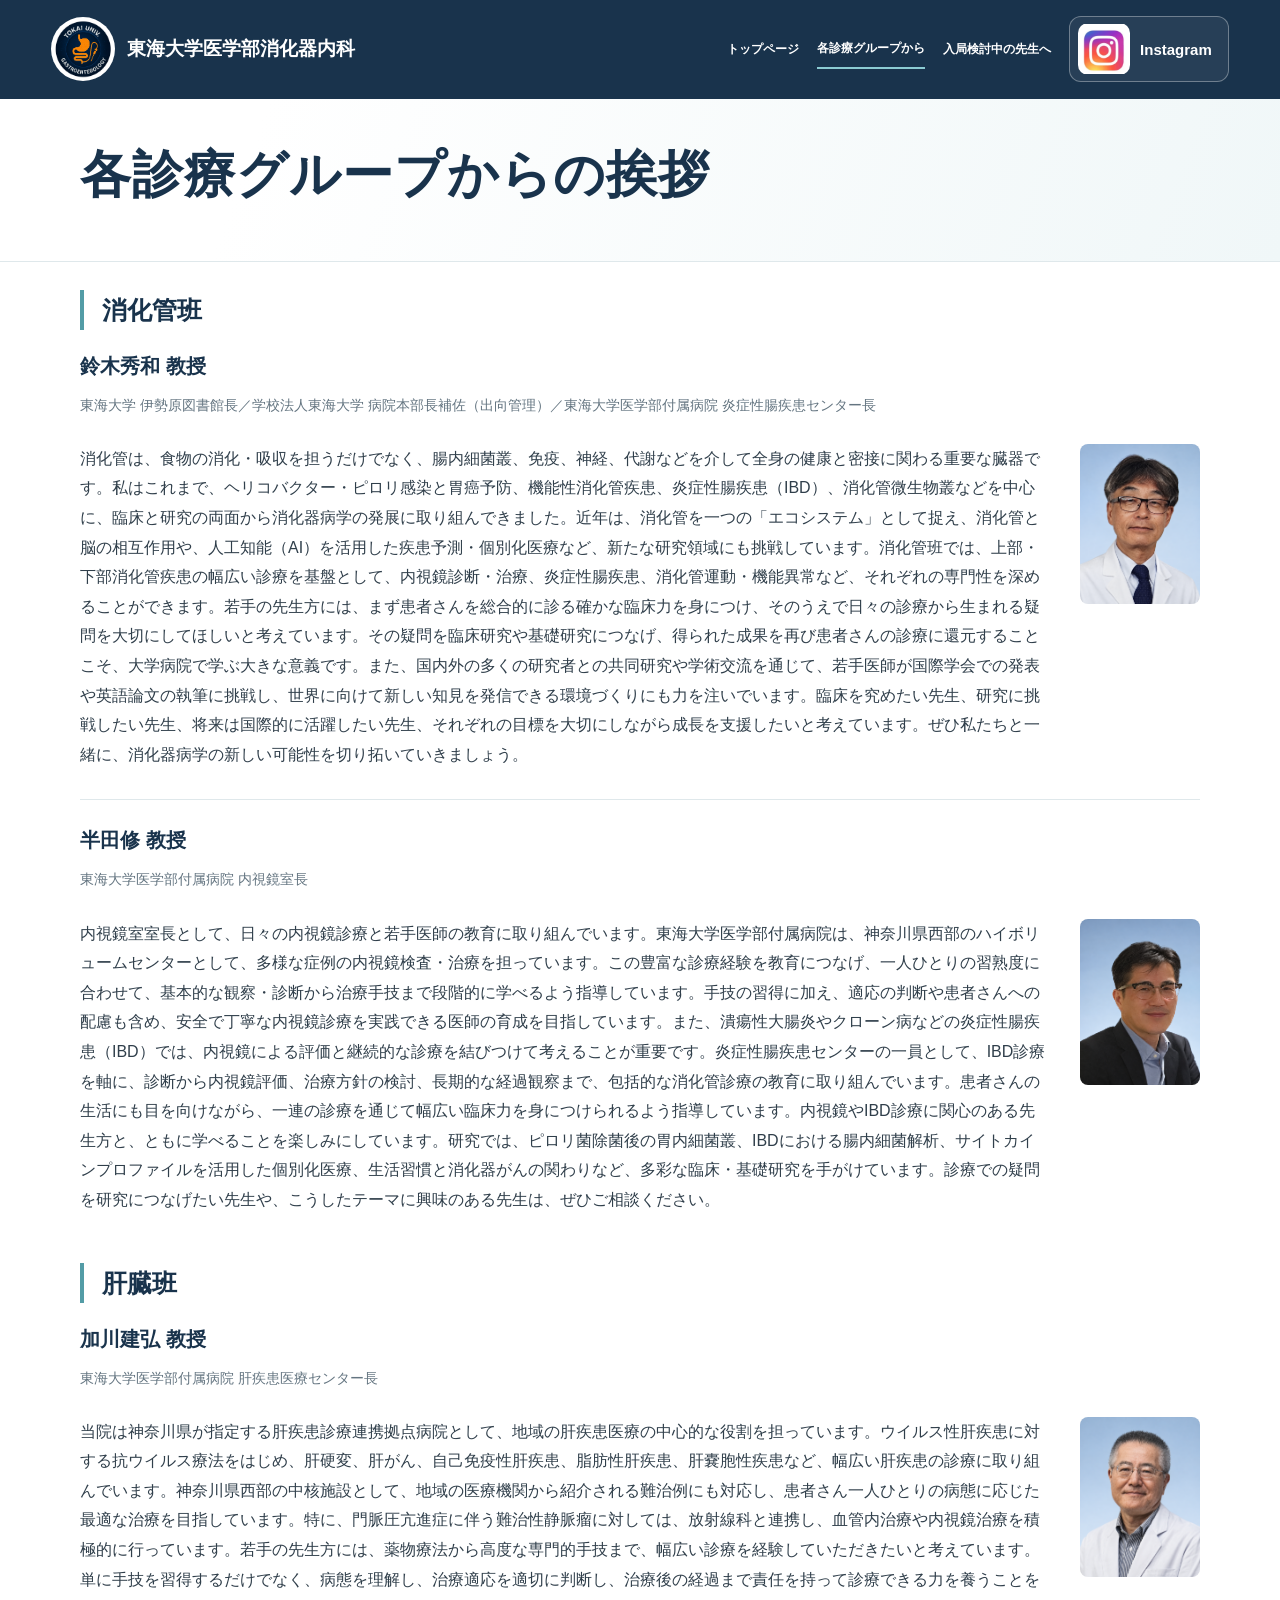
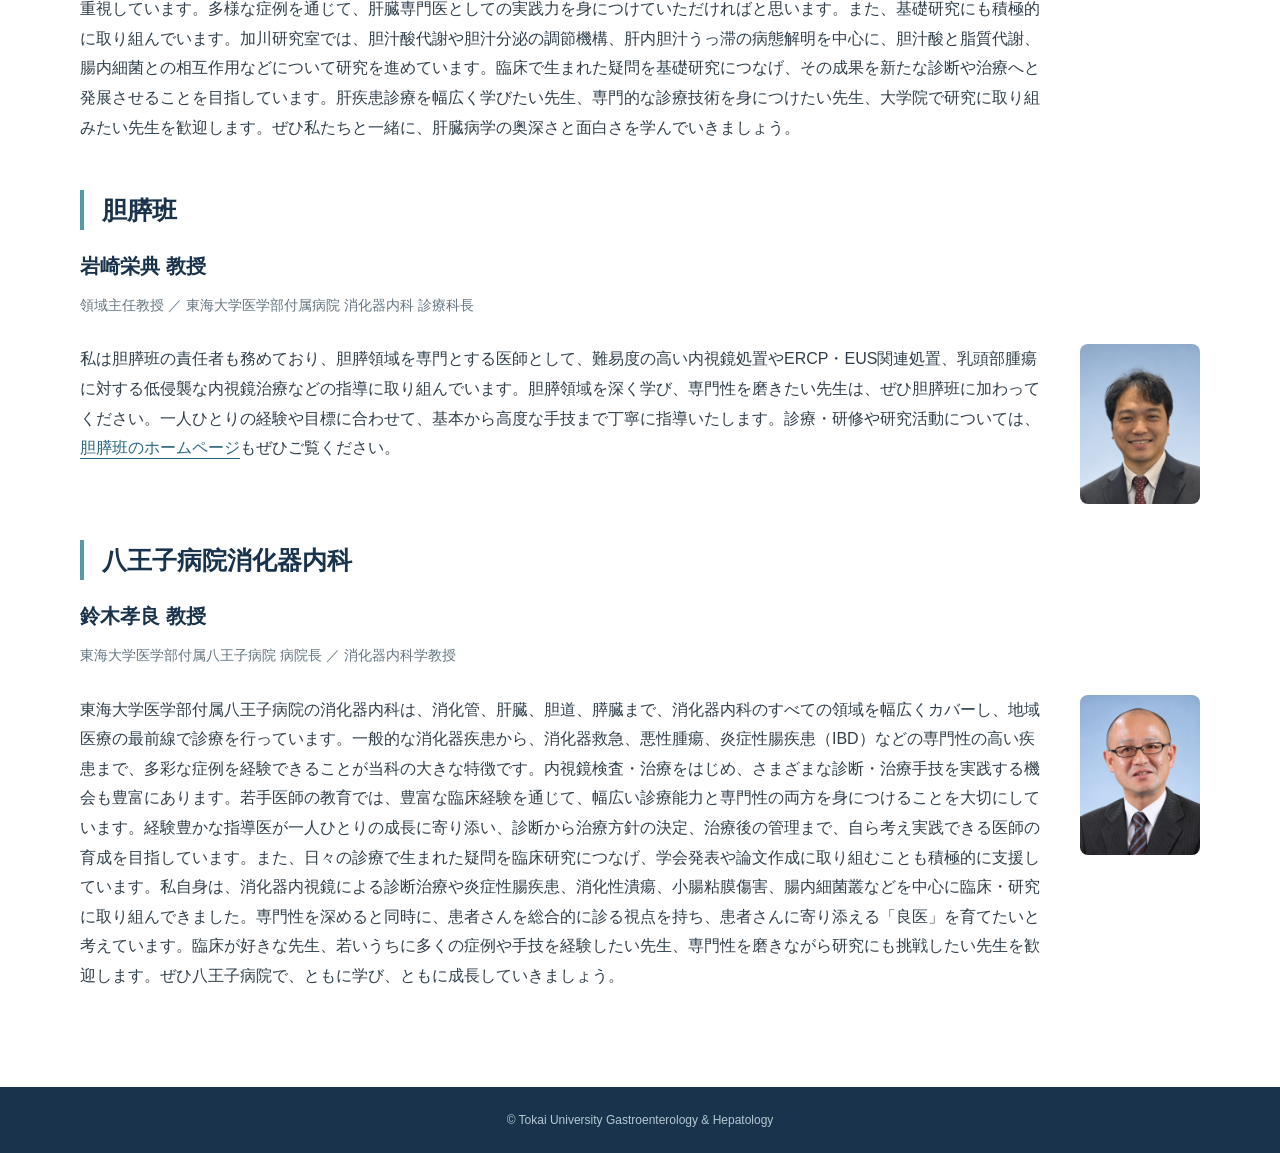
==== groups.html @ ad17aa8e "Add Instagram posts and highlight team culture Embed recent Instagram posts on the homepage with res" ====
<!doctype html><html lang="ja"><head><meta charset="utf-8"><meta name="viewport" content="width=device-width,initial-scale=1"><meta name="robots" content="noindex,nofollow"><title>各診療グループからの挨拶 | 東海大学医学部消化器内科</title><link rel="icon" type="image/png" href="assets/tokai-gastro-logo.png"><link rel="stylesheet" href="style.css?v=9f42d092dc9f"></head><body><a class="skip" href="#main">本文へ移動</a><header><div class="brand"><a class="brand-logo" href="index.html" aria-label="トップページ"><img src="assets/tokai-gastro-logo.png" alt="東海大学消化器内科のロゴ" width="64" height="64"></a><div><a href="index.html">東海大学医学部消化器内科</a></div></div><nav aria-label="メインメニュー"><a href="index.html" >トップページ</a><a href="groups.html" aria-current="page">各診療グループから</a><a href="residents.html" >入局検討中の先生へ</a><a class="instagram-top" href="https://www.instagram.com/tokai_gastro?utm_source=ig_web_button_share_sheet&amp;vrfl=ZDNlZDc0MzIxNw==" target="_blank" rel="noopener noreferrer" aria-label="消化器内科Instagram（新しいタブで開く）"><img class="instagram-icon" src="assets/instagram-icon.png" alt="" width="52" height="52"><span>Instagram</span></a></nav></header><main id="main"><section class="hero "><div class="wrap"><h1>各診療グループからの挨拶</h1></div></section><div class="wrap body"><article><section id="gastrointestinal" class="clinical-group"><h2>消化管班</h2><div class="greeting"><h3>鈴木秀和 教授</h3><p class="faculty-roles">東海大学 伊勢原図書館長／学校法人東海大学 病院本部長補佐（出向管理）／東海大学医学部付属病院 炎症性腸疾患センター長</p><div class="about-layout"><div class="about-text"><p>消化管は、食物の消化・吸収を担うだけでなく、腸内細菌叢、免疫、神経、代謝などを介して全身の健康と密接に関わる重要な臓器です。私はこれまで、ヘリコバクター・ピロリ感染と胃癌予防、機能性消化管疾患、炎症性腸疾患（IBD）、消化管微生物叢などを中心に、臨床と研究の両面から消化器病学の発展に取り組んできました。近年は、消化管を一つの「エコシステム」として捉え、消化管と脳の相互作用や、人工知能（AI）を活用した疾患予測・個別化医療など、新たな研究領域にも挑戦しています。消化管班では、上部・下部消化管疾患の幅広い診療を基盤として、内視鏡診断・治療、炎症性腸疾患、消化管運動・機能異常など、それぞれの専門性を深めることができます。若手の先生方には、まず患者さんを総合的に診る確かな臨床力を身につけ、そのうえで日々の診療から生まれる疑問を大切にしてほしいと考えています。その疑問を臨床研究や基礎研究につなげ、得られた成果を再び患者さんの診療に還元することこそ、大学病院で学ぶ大きな意義です。また、国内外の多くの研究者との共同研究や学術交流を通じて、若手医師が国際学会での発表や英語論文の執筆に挑戦し、世界に向けて新しい知見を発信できる環境づくりにも力を注いでいます。臨床を究めたい先生、研究に挑戦したい先生、将来は国際的に活躍したい先生、それぞれの目標を大切にしながら成長を支援したいと考えています。ぜひ私たちと一緒に、消化器病学の新しい可能性を切り拓いていきましょう。</p></div><figure class="about-portrait"><img src="assets/suzuki-portrait-blue-v2.png" alt="鈴木秀和教授" width="1086" height="1448" loading="lazy"></figure></div></div><div class="greeting"><h3>半田修 教授</h3><p class="faculty-roles">東海大学医学部付属病院 内視鏡室長</p><div class="about-layout"><div class="about-text"><p>内視鏡室室長として、日々の内視鏡診療と若手医師の教育に取り組んでいます。東海大学医学部付属病院は、神奈川県西部のハイボリュームセンターとして、多様な症例の内視鏡検査・治療を担っています。この豊富な診療経験を教育につなげ、一人ひとりの習熟度に合わせて、基本的な観察・診断から治療手技まで段階的に学べるよう指導しています。手技の習得に加え、適応の判断や患者さんへの配慮も含め、安全で丁寧な内視鏡診療を実践できる医師の育成を目指しています。また、潰瘍性大腸炎やクローン病などの炎症性腸疾患（IBD）では、内視鏡による評価と継続的な診療を結びつけて考えることが重要です。炎症性腸疾患センターの一員として、IBD診療を軸に、診断から内視鏡評価、治療方針の検討、長期的な経過観察まで、包括的な消化管診療の教育に取り組んでいます。患者さんの生活にも目を向けながら、一連の診療を通じて幅広い臨床力を身につけられるよう指導しています。内視鏡やIBD診療に関心のある先生方と、ともに学べることを楽しみにしています。研究では、ピロリ菌除菌後の胃内細菌叢、IBDにおける腸内細菌解析、サイトカインプロファイルを活用した個別化医療、生活習慣と消化器がんの関わりなど、多彩な臨床・基礎研究を手がけています。診療での疑問を研究につなげたい先生や、こうしたテーマに興味のある先生は、ぜひご相談ください。</p></div><figure class="about-portrait"><img src="assets/handa-portrait-blue.png" alt="半田修教授" width="1065" height="1476" loading="lazy"></figure></div></div></section>
<section id="liver" class="clinical-group"><h2>肝臓班</h2><div class="greeting"><h3>加川建弘 教授</h3><p class="faculty-roles">東海大学医学部付属病院 肝疾患医療センター長</p><div class="about-layout"><div class="about-text"><p>当院は神奈川県が指定する肝疾患診療連携拠点病院として、地域の肝疾患医療の中心的な役割を担っています。ウイルス性肝疾患に対する抗ウイルス療法をはじめ、肝硬変、肝がん、自己免疫性肝疾患、脂肪性肝疾患、肝嚢胞性疾患など、幅広い肝疾患の診療に取り組んでいます。神奈川県西部の中核施設として、地域の医療機関から紹介される難治例にも対応し、患者さん一人ひとりの病態に応じた最適な治療を目指しています。特に、門脈圧亢進症に伴う難治性静脈瘤に対しては、放射線科と連携し、血管内治療や内視鏡治療を積極的に行っています。若手の先生方には、薬物療法から高度な専門的手技まで、幅広い診療を経験していただきたいと考えています。単に手技を習得するだけでなく、病態を理解し、治療適応を適切に判断し、治療後の経過まで責任を持って診療できる力を養うことを重視しています。多様な症例を通じて、肝臓専門医としての実践力を身につけていただければと思います。また、基礎研究にも積極的に取り組んでいます。加川研究室では、胆汁酸代謝や胆汁分泌の調節機構、肝内胆汁うっ滞の病態解明を中心に、胆汁酸と脂質代謝、腸内細菌との相互作用などについて研究を進めています。臨床で生まれた疑問を基礎研究につなげ、その成果を新たな診断や治療へと発展させることを目指しています。肝疾患診療を幅広く学びたい先生、専門的な診療技術を身につけたい先生、大学院で研究に取り組みたい先生を歓迎します。ぜひ私たちと一緒に、肝臓病学の奥深さと面白さを学んでいきましょう。</p></div><figure class="about-portrait"><img src="assets/kagawa-portrait-blue.png" alt="加川建弘教授" width="1086" height="1448" loading="lazy"></figure></div></div></section>
<section id="pancreatobiliary" class="clinical-group"><h2>胆膵班</h2><div class="greeting"><h3>岩崎栄典 教授</h3><p class="faculty-roles">領域主任教授 ／ 東海大学医学部付属病院 消化器内科 診療科長</p><div class="about-layout"><div class="about-text"><p>私は胆膵班の責任者も務めており、胆膵領域を専門とする医師として、難易度の高い内視鏡処置やERCP・EUS関連処置、乳頭部腫瘍に対する低侵襲な内視鏡治療などの指導に取り組んでいます。胆膵領域を深く学び、専門性を磨きたい先生は、ぜひ胆膵班に加わってください。一人ひとりの経験や目標に合わせて、基本から高度な手技まで丁寧に指導いたします。診療・研修や研究活動については、<a href="https://iwaiwa2007-cmyk.github.io/tokaihbp-hp/" target="_blank" rel="noopener noreferrer">胆膵班のホームページ</a>もぜひご覧ください。</p></div><figure class="about-portrait"><img src="assets/iwasaki-portrait-blue.png" alt="消化器内科 領域主任教授 岩崎栄典" width="1086" height="1448" loading="lazy"></figure></div></div></section>
<section id="hachioji" class="clinical-group"><h2>八王子病院消化器内科</h2><div class="greeting"><h3>鈴木孝良 教授</h3><p class="faculty-roles">東海大学医学部付属八王子病院 病院長 ／ 消化器内科学教授</p><div class="about-layout"><div class="about-text"><p>東海大学医学部付属八王子病院の消化器内科は、消化管、肝臓、胆道、膵臓まで、消化器内科のすべての領域を幅広くカバーし、地域医療の最前線で診療を行っています。一般的な消化器疾患から、消化器救急、悪性腫瘍、炎症性腸疾患（IBD）などの専門性の高い疾患まで、多彩な症例を経験できることが当科の大きな特徴です。内視鏡検査・治療をはじめ、さまざまな診断・治療手技を実践する機会も豊富にあります。若手医師の教育では、豊富な臨床経験を通じて、幅広い診療能力と専門性の両方を身につけることを大切にしています。経験豊かな指導医が一人ひとりの成長に寄り添い、診断から治療方針の決定、治療後の管理まで、自ら考え実践できる医師の育成を目指しています。また、日々の診療で生まれた疑問を臨床研究につなげ、学会発表や論文作成に取り組むことも積極的に支援しています。私自身は、消化器内視鏡による診断治療や炎症性腸疾患、消化性潰瘍、小腸粘膜傷害、腸内細菌叢などを中心に臨床・研究に取り組んできました。専門性を深めると同時に、患者さんを総合的に診る視点を持ち、患者さんに寄り添える「良医」を育てたいと考えています。臨床が好きな先生、若いうちに多くの症例や手技を経験したい先生、専門性を磨きながら研究にも挑戦したい先生を歓迎します。ぜひ八王子病院で、ともに学び、ともに成長していきましょう。</p></div><figure class="about-portrait"><img src="assets/suzuki-takayoshi-portrait-blue.png" alt="鈴木孝良教授" width="1086" height="1448" loading="lazy"></figure></div></div></section>
</article></div></main><footer><div class="wrap"><p class="copyright">© Tokai University Gastroenterology &amp; Hepatology</p></div></footer></body></html>
---- style.css ----
:root{--ink:#19334c;--accent:#539ca6;--muted:#647581;--line:#dfe8eb}*{box-sizing:border-box}html{scroll-behavior:smooth}body{margin:0;color:#303f4b;background:#fff;font-family:-apple-system,BlinkMacSystemFont,"Hiragino Kaku Gothic ProN","Yu Gothic",sans-serif;font-size:16px;line-height:1.95}a{color:#28657d;text-underline-offset:5px;overflow-wrap:anywhere}a:hover{color:#0b3d50}a:focus-visible{outline:3px solid #539ca6;outline-offset:5px}.wrap{width:min(1120px,90%);margin:auto}header{padding:24px 4%;border-bottom:1px solid var(--line);display:flex;align-items:center;justify-content:space-between;gap:25px;background:#fff}.brand{flex-shrink:0}.brand a{font-size:19px;font-weight:750;color:var(--ink);text-decoration:none}.brand span{display:block;font-size:10px;line-height:1.6;letter-spacing:.06em;color:var(--muted)}nav{display:flex;gap:18px;flex-wrap:wrap}nav a{font-size:12px;font-weight:650;text-decoration:none;color:#394951;padding:8px 0}nav a[aria-current]{border-bottom:2px solid var(--accent)}.hero{padding:70px 0 58px;background:linear-gradient(110deg,#fff 20%,#f0f7f8);border-bottom:1px solid var(--line)}.eyebrow{font-size:11px;font-weight:750;letter-spacing:.16em;color:#47788e;margin:0 0 18px}h1{font-size:clamp(30px,4vw,52px);letter-spacing:.02em;line-height:1.4;color:var(--ink);margin:0 0 24px}.lead{font-size:18px;color:#526470;margin:0}.quick{display:flex;gap:12px;margin-top:30px;flex-wrap:wrap}.quick a{border:1px solid #c5dadd;background:white;padding:12px 22px;text-decoration:none;font-size:14px;font-weight:600;border-radius:4px}.body{display:grid;grid-template-columns:minmax(0,1fr) 240px;gap:60px;padding-top:56px;padding-bottom:80px}article{min-width:0}article h2{font-size:25px;line-height:1.6;color:var(--ink);border-left:4px solid var(--accent);padding-left:18px;margin:40px 0 24px}article h2:first-child{margin-top:0}article h3{font-size:20px;color:var(--ink);margin:30px 0 16px;border-bottom:1px solid var(--line);padding-bottom:12px}article p{margin:16px 0}article div:empty,article p:empty{display:none}article br+br{display:none}article table{border-collapse:collapse;width:100%;font-size:14px;line-height:1.8}article td,article th{border:1px solid var(--line);padding:12px;text-align:left;vertical-align:top;overflow-wrap:anywhere}article th{background:#f0f6f7;font-weight:650}article iframe{width:100%;max-width:100%;height:350px;border:0}article hr{border:0;border-top:1px solid var(--line);margin:32px 0}article dt{font-weight:700;color:var(--ink);margin-top:25px}article dd{margin:10px 0 20px}aside{border-left:1px solid var(--line);padding-left:28px}aside h2{font-size:20px;margin:0 0 22px}aside>a{display:block;padding:13px 0;border-bottom:1px solid var(--line);font-size:13px;text-decoration:none}.aside-note{background:#f1f6f7;margin-top:35px;padding:22px;font-size:13px;color:var(--muted)}footer{background:var(--ink);color:#fff;padding:48px 0}footer a{color:#c7e6e8}footer p{font-size:12px;color:#b5c9d4}.copyright{margin-top:32px}.skip{position:absolute;top:-100px}.skip:focus{top:8px;background:white;z-index:5;padding:10px}.table-scroll{overflow-x:auto;margin:24px 0}@media(max-width:900px){header{display:block}nav{margin-top:20px;gap:8px 20px}.body{grid-template-columns:1fr;gap:40px}aside{border-left:0;border-top:1px solid var(--line);padding:25px 0}.hero{padding:42px 0}.quick{display:grid}.body{padding-top:32px}article table{min-width:520px}article{overflow-wrap:anywhere}}@media(prefers-reduced-motion:reduce){html{scroll-behavior:auto}}

/* Homepage integration */
.body{display:block;max-width:1120px}.body>article{width:100%}#news,#about{scroll-margin-top:24px;margin:40px 0 64px}.news-grid{display:grid;grid-template-columns:repeat(2,minmax(0,1fr));gap:20px}.news-card{border:1px solid var(--line);border-top:3px solid var(--accent);border-radius:8px;background:#fff;padding:26px;box-shadow:0 5px 20px #19334c06}.news-card h3{margin:0 0 14px;border:0;padding:0;font-size:15px;color:#47788e}.news-card h3 br{display:none}.news-card p{font-size:14px;line-height:1.9;margin:0 0 12px}.news-archive{margin-top:24px}.news-archive summary{cursor:pointer;padding:16px 22px;border:1px solid var(--line);background:#f4f8f9;border-radius:5px;color:var(--ink)}.news-archive[open] .news-grid{margin-top:20px}#about{border-top:1px solid var(--line);padding-top:48px}#about p{max-width:960px}@media(max-width:650px){.news-grid{grid-template-columns:1fr}.news-card{padding:20px}}

.site-intro{max-width:900px;border-left:4px solid var(--accent);background:#fff;padding:20px 26px;margin-top:28px;color:#435663;font-size:16px}.site-intro p{margin:0}.site-intro p+p{margin-top:12px}.site-intro a{font-weight:600}@media(max-width:650px){.site-intro{padding:18px;font-size:15px}}

.training-grid{display:grid;grid-template-columns:repeat(3,minmax(0,1fr));gap:22px;align-items:start}.training-card{border:1px solid var(--line);padding:20px;border-radius:8px}.training-card h3{margin-top:0}.training-card table{min-width:0;font-size:13px}.training-card td{text-align:right;white-space:nowrap;font-variant-numeric:tabular-nums}.training-contact{background:#f1f7f8;padding:24px;margin-top:40px}.data-note{font-size:13px;color:var(--muted)}.patient-notes{margin:40px 0;border:1px solid var(--line);border-radius:8px}.patient-notes summary{cursor:pointer;padding:22px;font-weight:650;color:var(--ink);background:#f0f6f7}.patient-notes-body{padding:24px}.patient-notes-body h3{font-size:18px}@media(max-width:850px){.training-grid{grid-template-columns:1fr}}

/* Compact spacing across the site */
body{line-height:1.85}header{padding-top:16px;padding-bottom:16px}.hero{padding:40px 0 32px}h1{margin-bottom:18px}.eyebrow{margin-bottom:12px}.site-intro{margin-top:18px;padding:16px 22px}.body{padding-top:28px;padding-bottom:48px}article h2{margin:28px 0 18px}article h3{margin:22px 0 12px;padding-bottom:9px}article p{margin:12px 0}article td,article th{padding:9px 12px}.table-scroll{margin:18px 0}#news,#about{margin:24px 0 36px}#news:first-child{margin-top:0}#about{padding-top:28px}.news-grid{gap:16px}.news-card{padding:20px}.news-card p{line-height:1.8;margin-bottom:8px}.news-archive{margin-top:18px}.news-archive summary{padding:12px 18px}.training-grid{gap:16px}.training-contact{margin-top:28px;padding:20px}.patient-notes{margin:28px 0}.patient-notes summary{padding:18px}.patient-notes-body{padding:20px}footer{padding:32px 0}.copyright{margin-top:22px}@media(max-width:650px){.hero{padding:28px 0 24px}.body{padding-top:24px;padding-bottom:32px}nav{margin-top:12px}.news-card{padding:18px}.site-intro{padding:16px}#about{padding-top:24px}}

#about:first-child{margin-top:0;padding-top:0;border-top:0}#research{margin:32px 0}#research>h2{font-size:30px;line-height:1.5}

/* Separate activity and academic reports */
.report-columns{display:grid;grid-template-columns:repeat(2,minmax(0,1fr));gap:24px;align-items:start}.report-group>h3{margin:0 0 8px;padding:12px 16px;border:0;border-radius:6px}.activity>h3{background:#e6f2e9;color:#2d6043}.achievement>h3{background:#faf0c9;color:#71571b}.report-description{font-size:13px;color:var(--muted);margin:8px 0 16px}.report-list{display:grid;gap:14px}.news-card.activity-card{background:#f0f8f2;border-color:#cfe3d4;border-top-color:#73a482}.news-card.achievement-card{background:#fffbed;border-color:#eadfae;border-top-color:#c6aa4b}.activity-card h3{color:#376449}.achievement-card h3{color:#765e22}.activity .news-archive summary{background:#eaf4ed;border-color:#cfe3d4;color:#2d6043}.achievement .news-archive summary{background:#fff7d9;border-color:#eadfae;color:#71571b}.news-archive[open] .report-list{margin-top:14px}@media(max-width:700px){.report-columns{grid-template-columns:1fr;gap:28px}}

#lab-links{margin:40px 0 28px}.lab-links{display:grid;grid-template-columns:repeat(3,minmax(0,1fr));gap:14px}.lab-links>a{display:flex;justify-content:space-between;gap:12px;padding:18px;background:#f1f7f8;border:1px solid var(--line);border-radius:7px;text-decoration:none;font-weight:650}.research-links{padding-left:22px}.research-links li{margin:10px 0}#research>h2{font-size:clamp(21px,2.5vw,28px)}.contact-section{display:grid;grid-template-columns:0.9fr 1.1fr;gap:32px;align-items:start;background:linear-gradient(135deg,#fbfdfe,#edf4f7);border-radius:10px;margin-top:44px;padding:30px}.contact-intro h2{border:0;padding:0;font-size:clamp(26px,3vw,36px);margin-top:0;line-height:1.4}.contact-intro h2 span{display:block;font-size:24px}.contact-english{color:var(--muted);font-size:14px}.contact-card{background:#fff;border:1px solid #d7e4ea;border-radius:10px;padding:26px;box-shadow:0 10px 28px #19334c08}.contact-card h3{margin-top:0;border:0;padding:0;font-size:22px}.contact-card h4{margin:18px 0 6px;font-size:15px;color:var(--ink)}.contact-card p{margin:8px 0}.contact-office{border-top:1px solid var(--line);margin-top:18px}.contact-hours,.contact-note{font-size:14px;color:var(--muted)}.contact-card a{white-space:nowrap}.contact-note{border-top:1px solid var(--line);padding-top:16px}@media(max-width:750px){.lab-links,.contact-section{grid-template-columns:1fr}.contact-section{padding:20px;gap:18px}.contact-card{padding:20px}}

.home-hero{background:radial-gradient(ellipse at 96% 78%,#e1f1f5 0,transparent 40%),radial-gradient(ellipse at 12% 55%,#f7f5ef 0,transparent 45%),#fff;padding:48px 0 38px}.home-hero .eyebrow{font-size:12px;letter-spacing:.025em;color:#2474a4;margin-bottom:16px}.home-hero h1{font-size:clamp(30px,4.2vw,54px);font-weight:800;letter-spacing:-.035em;line-height:1.35;color:#193b5c;margin-bottom:22px}.hero-title-unit{display:inline-block}.hero-copy{max-width:860px}.hero-japanese{font-size:18px;line-height:1.85;margin:0 0 16px}.hero-english{font-size:17px;line-height:1.8;color:#637482;margin:0 0 24px}.hero-about{max-width:910px;margin-top:0;border-left:5px solid #3ba6b6;border-radius:8px;background:#ffffffed;box-shadow:0 8px 28px #19334c07;padding:20px 24px;font-size:15px}.hero-about h2{font-size:17px;line-height:1.5;color:#253949;margin:0 0 12px}.hero-about .about-english{color:#637482;font-size:14px}.hero-about p+p{margin-top:12px}@media(max-width:650px){.home-hero{padding:30px 0 28px}.home-hero h1{font-size:32px;letter-spacing:-.02em}.hero-japanese{font-size:16px}.hero-english{font-size:15px}.hero-about{padding:16px 18px;font-size:14px}.hero-about h2{font-size:16px}}

/* Department identity and social links */
.brand{display:flex;align-items:center;gap:12px}.brand-logo{display:block;flex-shrink:0;line-height:0}.brand-logo img{width:64px;height:64px;object-fit:contain;border-radius:50%}header nav{align-items:center}nav .instagram-top{padding:10px 16px;background:#226f9b;color:#fff;border-radius:6px;white-space:nowrap}nav .instagram-top:hover{background:#194e6c;color:white}.contact-social{margin-top:24px;padding:20px;background:#f4f8fa;border:1px solid #d7e4ea;border-radius:9px}.contact-social h3{border:0;margin:0;font-size:20px;color:var(--ink)}.contact-social p{font-size:13px;color:var(--muted);margin:4px 0 14px}.contact-social a{display:flex;justify-content:space-between;gap:12px;background:#226f9b;color:white;padding:11px 15px;border-radius:6px;text-decoration:none;font-size:14px;font-weight:650;margin-top:10px}.contact-social a:hover{background:#194e6c}@media(max-width:650px){.brand-logo img{width:50px;height:50px}.brand a{font-size:16px}.brand span{font-size:9px}nav .instagram-top{padding:8px 12px}}

.consultation-form{margin:22px 0}:is(.contact-card,.training-contact) .consultation-button{display:flex;align-items:center;justify-content:space-between;gap:12px;white-space:normal;background:#226f9b;color:white;padding:16px 18px;border-radius:7px;font-size:15px;font-weight:700;text-decoration:none;line-height:1.7}:is(.contact-card,.training-contact) .consultation-button:hover{background:#194e6c}.phone-guidance{font-size:14px;color:#435663}

/* User-provided Instagram icon links */
nav .instagram-top{display:inline-flex;align-items:center;justify-content:center;padding:2px;background:transparent;border-radius:12px;line-height:0;min-width:48px;min-height:48px}
nav .instagram-top:hover{background:#edf4f8}
.instagram-icon{display:block;width:44px;height:44px;object-fit:contain;flex-shrink:0;border-radius:9px}
.contact-social a{align-items:center;background:white;color:var(--ink);border:1px solid #d7e4ea;padding:9px 12px}
.contact-social a:hover{background:#eaf3f8;color:var(--ink);border-color:#226f9b}
.contact-social .instagram-icon{width:36px;height:36px;border-radius:7px}
.instagram-account{flex:1}
.instagram-top:focus-visible,.contact-social a:focus-visible{outline:3px solid #226f9b;outline-offset:3px}
@media(max-width:650px){nav .instagram-top{padding:2px}.contact-social a{gap:9px}}

.lab-links>a{align-items:center}.lab-link-label{display:flex;align-items:center;gap:12px}.lab-link-icon{display:block;width:56px;height:56px;object-fit:contain;flex-shrink:0;border-radius:50%}

.lab-link-diagram{border-radius:0}

.consultation-icon{display:block;width:40px;height:48px;object-fit:contain;flex-shrink:0;border-radius:5px;background:white}.consultation-label{flex:1;min-width:0}

/* Unified navy header and compact copyright footer */
header{background:var(--ink);border-bottom-color:var(--ink)}
header .brand a,header nav a{color:#fff}
header .brand span{color:#c7d7e2}
header nav a:hover{color:#c7e6e8}
header nav a[aria-current]{border-bottom-color:#8bcbd2}
header a:focus-visible{outline-color:#8bcbd2}
header nav .instagram-top:hover{background:#ffffff18}
:is(.contact-card,.training-contact) .consultation-button{background:#fff;color:#111;border:1px solid #cbd8df}
:is(.contact-card,.training-contact) .consultation-button:hover{background:#f5f7f9;color:#111;border-color:var(--ink)}
footer{padding:22px 0}footer .copyright{margin:0;text-align:center}

/* Mobile navigation and touch-friendly contact controls */
.brand>div,.contact-intro,.contact-card,.instagram-account,.lab-link-label{min-width:0}
.consultation-button>span[aria-hidden],.contact-social a>span[aria-hidden]{flex-shrink:0}
@media(max-width:650px){
  header{padding:14px 5%}
  .brand{gap:10px}
  .brand a{line-height:1.5}
  header nav{display:grid;grid-template-columns:repeat(2,minmax(0,1fr));gap:8px;margin-top:16px;align-items:stretch}
  header nav a{display:flex;align-items:center;justify-content:center;min-width:0;min-height:48px;padding:10px 8px;font-size:14px;line-height:1.5;text-align:center;border:1px solid #ffffff40;border-radius:6px}
  header nav a[aria-current]{background:#ffffff14;border:1px solid #8bcbd2}
  header nav .instagram-top{padding:2px;min-width:0;border-radius:6px}
  .contact-section{padding:16px;gap:20px}
  .contact-card{padding:16px}
  .contact-social{padding:14px}
  .contact-social a{font-size:15px;min-height:48px;line-height:1.6;padding:10px;gap:10px}
  :is(.contact-card,.training-contact) .consultation-button{width:100%;min-height:64px;padding:12px;gap:10px;font-size:16px;line-height:1.6}
  .consultation-icon{width:36px;height:44px}
  .contact-card a[href^="tel:"]{display:inline-flex;align-items:center;min-height:44px;font-size:18px}
  .lab-links>a{padding:14px;min-height:72px}
}
@media(max-width:360px){
  .contact-section{padding:12px}
  .contact-card{padding:12px}
  :is(.contact-card,.training-contact) .consultation-button{padding:10px;gap:8px}
}

/* Independently scrollable report windows */
.report-scroll-hint{font-size:12px;color:var(--muted);margin:0 0 10px}
.report-scroll{height:560px;max-height:70vh;overflow-y:auto;overflow-x:hidden;align-content:start;padding:14px;border:1px solid var(--line);border-radius:8px;scrollbar-gutter:stable;-webkit-overflow-scrolling:touch}
.activity .report-scroll{background:#eaf4ed;border-color:#cfe3d4}
.achievement .report-scroll{background:#fff7d9;border-color:#eadfae}
.report-scroll:focus-visible{outline:3px solid var(--accent);outline-offset:3px}
.report-scroll .news-card{min-width:0;overflow-wrap:anywhere}
@media(max-width:700px){.report-scroll{height:440px;max-height:65vh;padding:10px}}

/* Introduction portrait */
.about-layout{display:grid;grid-template-columns:minmax(0,1fr) 240px;gap:30px;align-items:start}
.about-text{min-width:0}
.about-portrait{margin:12px 0 0}
.about-portrait img{display:block;width:100%;height:auto;border-radius:8px}
@media(max-width:700px){.about-layout{grid-template-columns:minmax(0,1fr);gap:18px}.about-portrait{grid-row:1;width:min(200px,65%);margin:0 auto}.about-text p:first-child{margin-top:0}}

/* Publication reports: date and title, expandable citation and summary */
.publication-notice{font-weight:650}
.publication-details summary{cursor:pointer;color:var(--ink);font-weight:700;font-size:15px;line-height:1.7;overflow-wrap:anywhere;padding:8px 0}
.publication-details summary:focus-visible{outline:3px solid var(--accent);outline-offset:3px}
.publication-body{padding-top:12px;border-top:1px solid #eadfae;margin-top:8px}
.publication-body p{overflow-wrap:anywhere}

.publication-title{font-size:15px;line-height:1.7;color:var(--ink);margin:10px 0;overflow-wrap:anywhere}

/* Smaller portrait and regular-weight report text */
.about-layout{grid-template-columns:minmax(0,1fr) 120px}
#news h2,#news h3,#news h4,#news p,#news b,#news strong,#news summary,#news a{font-weight:400}
@media(max-width:700px){.about-layout{grid-template-columns:minmax(0,1fr)}.about-portrait{width:min(100px,65%)}}

/* Compact recruitment-page paragraphs and section spacing */
#page-content p,#clinical-training p{margin:6px 0}
#page-content h2,#clinical-training h2{margin:20px 0 10px}
#page-content h2:first-child,#clinical-training h2:first-child{margin-top:0}
#clinical-training{margin-top:20px}
#page-content hr{margin:14px 0}
#page-content .table-scroll{margin:10px 0}
#clinical-training>section{margin-top:16px}
#clinical-training .training-contact{margin-top:20px;padding:16px}

#page-content .training-schedule{margin:12px 0 20px}#page-content .training-schedule dt{margin-top:12px}#page-content .training-schedule dd{margin:4px 0 12px}

/* Year-by-year training schedule, wrapping within mobile width */
#page-content .training-schedule-table{width:100%;min-width:0;table-layout:fixed;margin:12px 0 20px}
.training-schedule-table caption{text-align:left;font-size:14px;color:var(--muted);margin-bottom:6px}
.training-schedule-table th:first-child{width:24%}
.training-schedule-table td,.training-schedule-table th{white-space:normal;overflow-wrap:anywhere}
@media(max-width:650px){#page-content .training-schedule-table{font-size:14px}.training-schedule-table th:first-child{width:29%}#page-content .training-schedule-table td,#page-content .training-schedule-table th{padding:10px 8px}}

/* Prominent header Instagram link */
header nav .instagram-top{display:inline-flex;align-items:center;justify-content:center;gap:10px;min-height:64px;padding:6px 16px 6px 8px;border:1px solid #ffffff55;border-radius:12px;background:#ffffff10;line-height:1.4;text-decoration:none}
header nav .instagram-top .instagram-icon{width:52px;height:52px;border-radius:10px}
header nav .instagram-top span{font-size:15px;font-weight:600;color:#fff}
header nav .instagram-top:hover{background:#ffffff24;border-color:#ffffff99}
header nav .instagram-top:focus-visible{outline:3px solid #8bcbd2;outline-offset:4px}
@media(max-width:650px){header nav .instagram-top{gap:7px;padding:6px;min-height:60px}header nav .instagram-top .instagram-icon{width:44px;height:44px}header nav .instagram-top span{font-size:13px}}

.department-banner{margin:0 0 24px}.department-banner img{display:block;width:100%;height:auto;border-radius:8px}.department-banner+#about{border-top:0;padding-top:0}@media(max-width:650px){.department-banner{margin-bottom:18px}}

/* History illustration beside the text */
.history-layout{display:grid;grid-template-columns:minmax(0,1.2fr) minmax(0,1fr);gap:24px;align-items:start}
.history-text{min-width:0}.history-illustration{margin:6px 0 0}
.history-illustration img{display:block;width:100%;height:auto;border-radius:8px}
@media(max-width:750px){.history-layout{grid-template-columns:minmax(0,1fr);gap:12px}.history-illustration{margin:0}}

.activity-photos{display:grid;grid-template-columns:minmax(0,1.5fr) minmax(0,1fr);gap:10px;align-items:start;margin-top:12px}.activity-photos img{display:block;width:100%;height:auto;border-radius:6px}@media(max-width:450px){.activity-photos{grid-template-columns:minmax(0,1fr)}.activity-photos img:last-child{width:70%;justify-self:center}}

.activity-photo{margin:12px 0 0}.activity-photo img{display:block;width:100%;height:auto;border-radius:6px}

/* Keep report photographs contained, including narrow screens */
article img{max-width:100%}
.news-card .activity-photo,.news-card .activity-photos{max-width:100%;min-width:0}
.news-card .activity-photo img,.news-card .activity-photos img{width:auto;max-width:100%;height:auto;max-height:200px;object-fit:contain;margin-inline:auto}
.news-card .activity-photos{grid-template-columns:minmax(0,1.5fr) minmax(0,1fr);align-items:center}
@media(max-width:650px){.news-card .activity-photo img,.news-card .activity-photos img{max-height:160px}.news-card .activity-photos img:last-child{width:auto}}

/* Faculty greetings: draft copy and future portraits */
.greeting + .greeting{margin-top:24px;padding-top:4px;border-top:1px solid var(--line)}
.greeting>h3{margin-top:18px}
.greeting-draft{color:#637482;font-size:14px}
.greeting-photo-placeholder{width:120px;aspect-ratio:496/684;display:flex;align-items:center;justify-content:center;border:1px dashed #bccbd5;border-radius:8px;background:#f4f7f9;color:#637482;font-size:12px;text-align:center}
@media(max-width:700px){.greeting-photo-placeholder{width:100px}}

/* Let history text wrap below the illustration on wider screens. */
.history-layout{display:flow-root}
.history-illustration{float:right;width:44%;margin:6px 0 16px 24px}
@media(max-width:750px){.history-layout{display:flex;flex-direction:column;gap:12px}.history-text{order:0}.history-illustration{order:1;float:none;width:100%;margin:0}}

/* Faculty groups and roles */
.clinical-group{margin-bottom:36px;scroll-margin-top:24px}.greeting>h3{margin-bottom:4px;padding-bottom:4px;border-bottom:0}.greeting>.faculty-roles{margin:0 0 14px;color:var(--muted);font-size:14px;line-height:1.8}.clinical-group>.greeting{margin-top:18px}header nav{justify-content:flex-end}@media(max-width:650px){header nav{justify-content:stretch}header nav .instagram-top{grid-column:1 / -1}.greeting>.faculty-roles{font-size:13px}}

.report-columns.report-columns-single{grid-template-columns:minmax(0,1fr)}

/* Compact activity notice board */
.activity .report-scroll{height:280px;max-height:35vh}
@media(max-width:700px){.activity .report-scroll{height:220px;max-height:32.5vh}}

.rotation-figure{margin:16px 0 24px}.rotation-figure img{display:block;width:100%;max-width:100%;height:auto}.rotation-figure a{display:block}

.midcareer-intro{display:grid;grid-template-columns:minmax(0,1fr) 170px;gap:24px;align-items:center}.midcareer-portrait{margin:0}.midcareer-portrait img{display:block;width:100%;height:auto}@media(max-width:650px){.midcareer-intro{grid-template-columns:minmax(0,1fr) 100px;gap:12px}}

/* Official Instagram post embeds */
.instagram-post-grid{display:grid;grid-template-columns:repeat(3,minmax(0,1fr));gap:20px;align-items:start}.instagram-post{min-width:0;overflow:hidden}.instagram-post .instagram-media{width:100%!important;min-width:0!important;max-width:540px!important;margin:0!important;box-sizing:border-box}.instagram-more{text-align:right}@media(max-width:1100px){.instagram-post-grid{grid-template-columns:repeat(2,minmax(0,1fr))}}@media(max-width:740px){.instagram-post-grid{grid-template-columns:minmax(0,1fr)}.instagram-post{width:100%;max-width:540px;margin-inline:auto}}
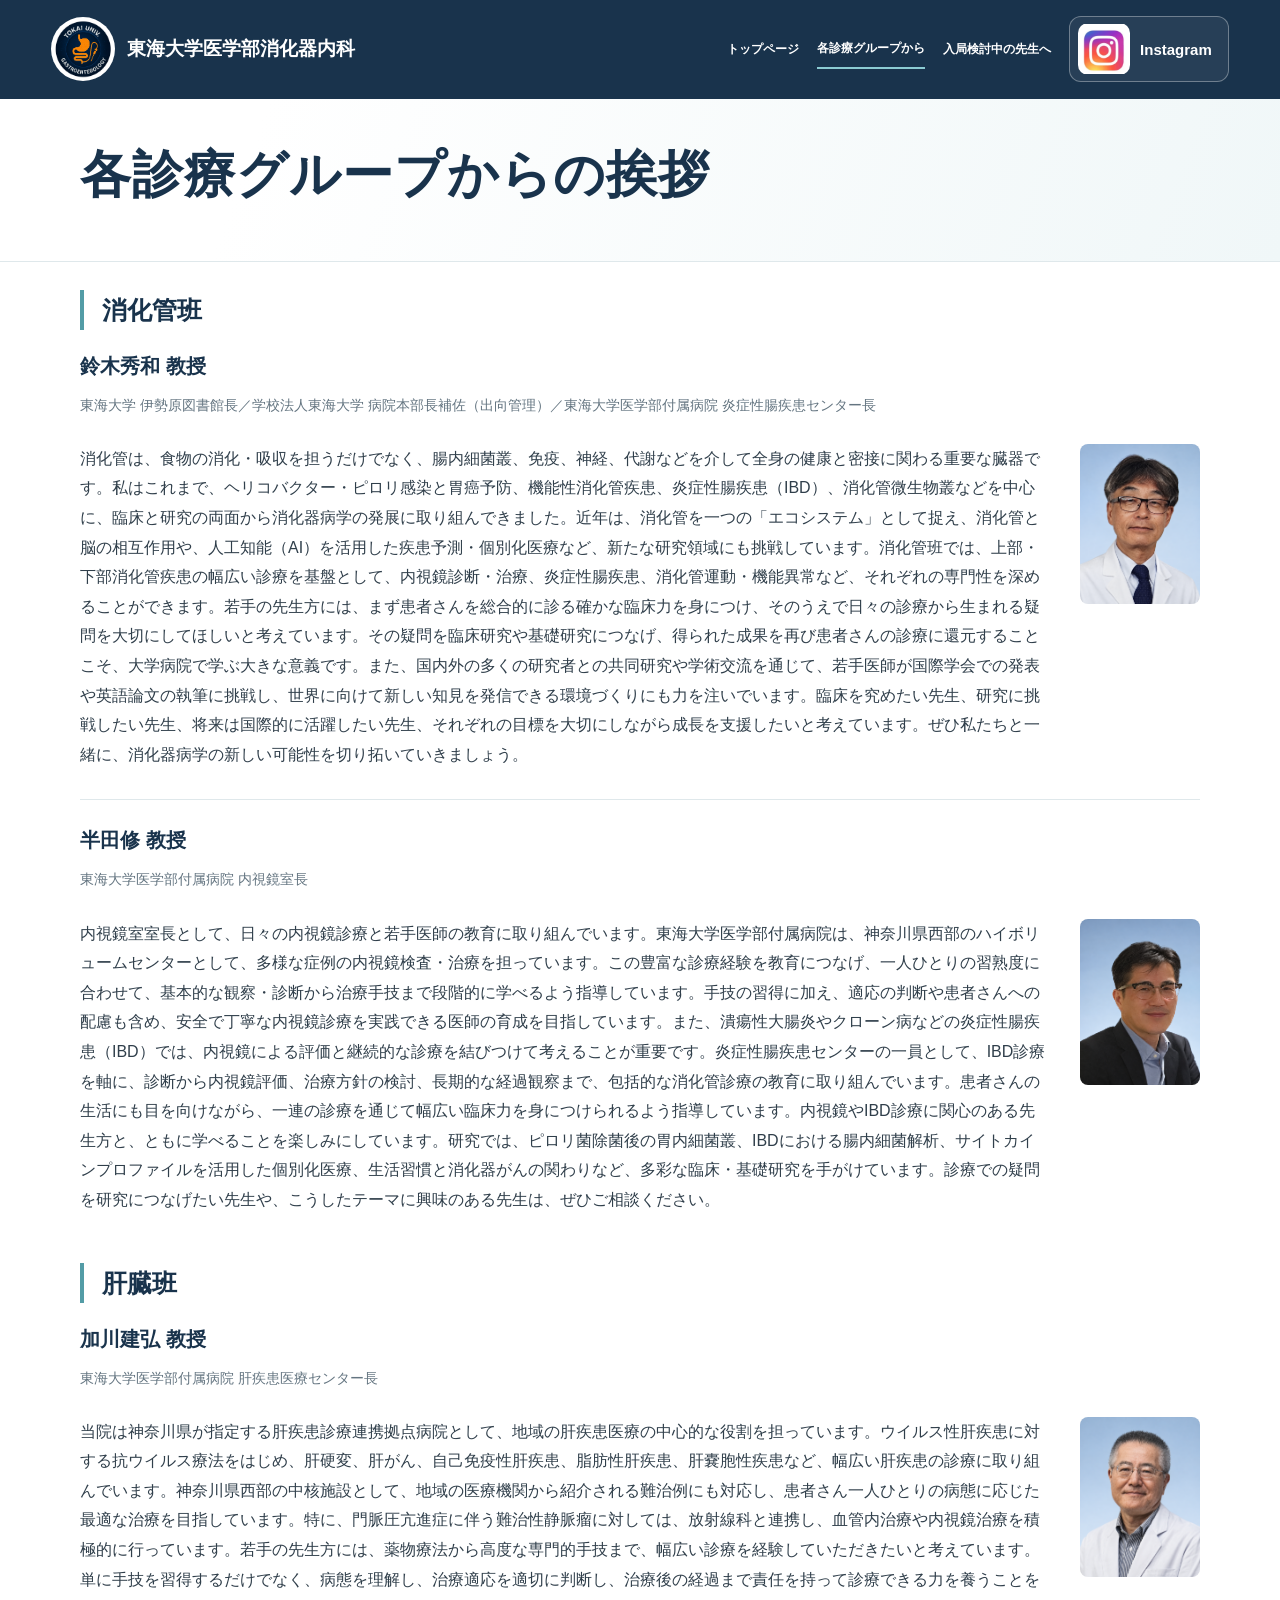
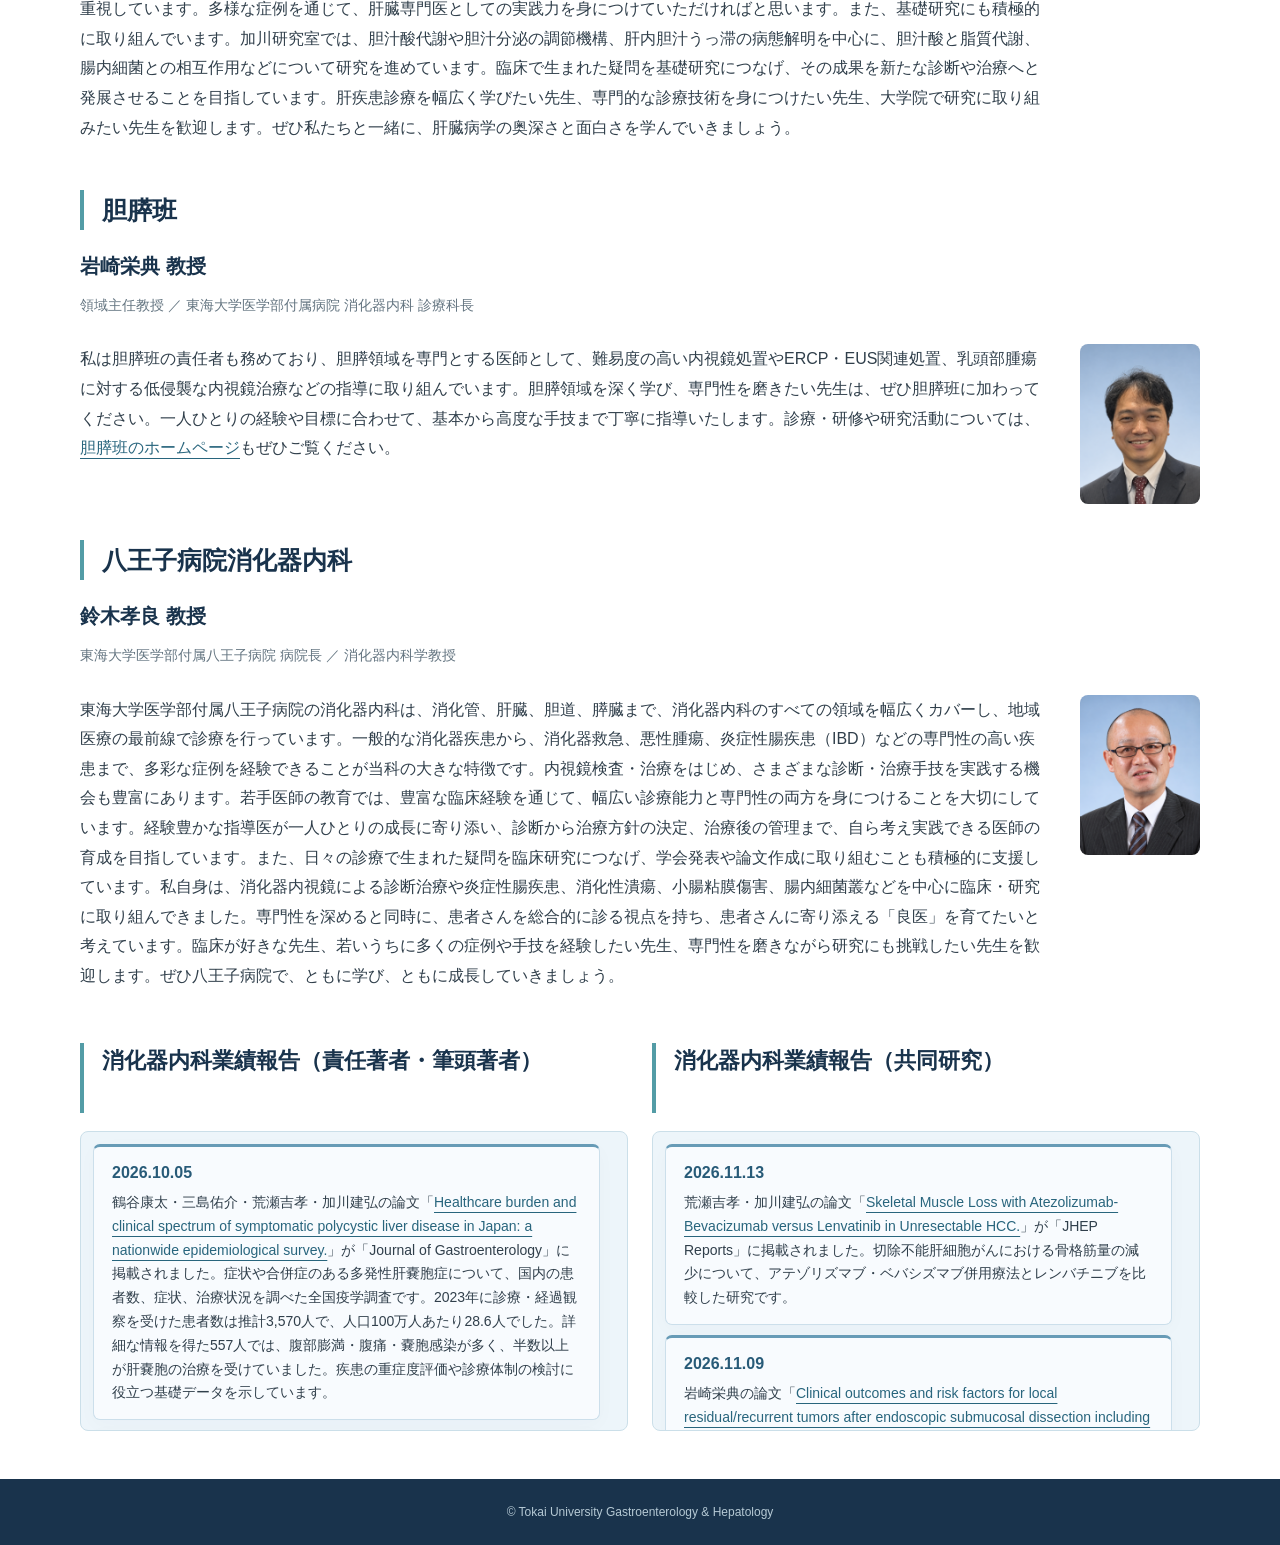
==== commit 1cab17ce: "Move publication reports to group page Move the department's publication reports from the homepage t" ====
--- a/groups.html
+++ b/groups.html
@@ -1,5 +1,58 @@
-<!doctype html><html lang="ja"><head><meta charset="utf-8"><meta name="viewport" content="width=device-width,initial-scale=1"><meta name="robots" content="noindex,nofollow"><title>各診療グループからの挨拶 | 東海大学医学部消化器内科</title><link rel="icon" type="image/png" href="assets/tokai-gastro-logo.png"><link rel="stylesheet" href="style.css?v=9f42d092dc9f"></head><body><a class="skip" href="#main">本文へ移動</a><header><div class="brand"><a class="brand-logo" href="index.html" aria-label="トップページ"><img src="assets/tokai-gastro-logo.png" alt="東海大学消化器内科のロゴ" width="64" height="64"></a><div><a href="index.html">東海大学医学部消化器内科</a></div></div><nav aria-label="メインメニュー"><a href="index.html" >トップページ</a><a href="groups.html" aria-current="page">各診療グループから</a><a href="residents.html" >入局検討中の先生へ</a><a class="instagram-top" href="https://www.instagram.com/tokai_gastro?utm_source=ig_web_button_share_sheet&amp;vrfl=ZDNlZDc0MzIxNw==" target="_blank" rel="noopener noreferrer" aria-label="消化器内科Instagram（新しいタブで開く）"><img class="instagram-icon" src="assets/instagram-icon.png" alt="" width="52" height="52"><span>Instagram</span></a></nav></header><main id="main"><section class="hero "><div class="wrap"><h1>各診療グループからの挨拶</h1></div></section><div class="wrap body"><article><section id="gastrointestinal" class="clinical-group"><h2>消化管班</h2><div class="greeting"><h3>鈴木秀和 教授</h3><p class="faculty-roles">東海大学 伊勢原図書館長／学校法人東海大学 病院本部長補佐（出向管理）／東海大学医学部付属病院 炎症性腸疾患センター長</p><div class="about-layout"><div class="about-text"><p>消化管は、食物の消化・吸収を担うだけでなく、腸内細菌叢、免疫、神経、代謝などを介して全身の健康と密接に関わる重要な臓器です。私はこれまで、ヘリコバクター・ピロリ感染と胃癌予防、機能性消化管疾患、炎症性腸疾患（IBD）、消化管微生物叢などを中心に、臨床と研究の両面から消化器病学の発展に取り組んできました。近年は、消化管を一つの「エコシステム」として捉え、消化管と脳の相互作用や、人工知能（AI）を活用した疾患予測・個別化医療など、新たな研究領域にも挑戦しています。消化管班では、上部・下部消化管疾患の幅広い診療を基盤として、内視鏡診断・治療、炎症性腸疾患、消化管運動・機能異常など、それぞれの専門性を深めることができます。若手の先生方には、まず患者さんを総合的に診る確かな臨床力を身につけ、そのうえで日々の診療から生まれる疑問を大切にしてほしいと考えています。その疑問を臨床研究や基礎研究につなげ、得られた成果を再び患者さんの診療に還元することこそ、大学病院で学ぶ大きな意義です。また、国内外の多くの研究者との共同研究や学術交流を通じて、若手医師が国際学会での発表や英語論文の執筆に挑戦し、世界に向けて新しい知見を発信できる環境づくりにも力を注いでいます。臨床を究めたい先生、研究に挑戦したい先生、将来は国際的に活躍したい先生、それぞれの目標を大切にしながら成長を支援したいと考えています。ぜひ私たちと一緒に、消化器病学の新しい可能性を切り拓いていきましょう。</p></div><figure class="about-portrait"><img src="assets/suzuki-portrait-blue-v2.png" alt="鈴木秀和教授" width="1086" height="1448" loading="lazy"></figure></div></div><div class="greeting"><h3>半田修 教授</h3><p class="faculty-roles">東海大学医学部付属病院 内視鏡室長</p><div class="about-layout"><div class="about-text"><p>内視鏡室室長として、日々の内視鏡診療と若手医師の教育に取り組んでいます。東海大学医学部付属病院は、神奈川県西部のハイボリュームセンターとして、多様な症例の内視鏡検査・治療を担っています。この豊富な診療経験を教育につなげ、一人ひとりの習熟度に合わせて、基本的な観察・診断から治療手技まで段階的に学べるよう指導しています。手技の習得に加え、適応の判断や患者さんへの配慮も含め、安全で丁寧な内視鏡診療を実践できる医師の育成を目指しています。また、潰瘍性大腸炎やクローン病などの炎症性腸疾患（IBD）では、内視鏡による評価と継続的な診療を結びつけて考えることが重要です。炎症性腸疾患センターの一員として、IBD診療を軸に、診断から内視鏡評価、治療方針の検討、長期的な経過観察まで、包括的な消化管診療の教育に取り組んでいます。患者さんの生活にも目を向けながら、一連の診療を通じて幅広い臨床力を身につけられるよう指導しています。内視鏡やIBD診療に関心のある先生方と、ともに学べることを楽しみにしています。研究では、ピロリ菌除菌後の胃内細菌叢、IBDにおける腸内細菌解析、サイトカインプロファイルを活用した個別化医療、生活習慣と消化器がんの関わりなど、多彩な臨床・基礎研究を手がけています。診療での疑問を研究につなげたい先生や、こうしたテーマに興味のある先生は、ぜひご相談ください。</p></div><figure class="about-portrait"><img src="assets/handa-portrait-blue.png" alt="半田修教授" width="1065" height="1476" loading="lazy"></figure></div></div></section>
+<!doctype html><html lang="ja"><head><meta charset="utf-8"><meta name="viewport" content="width=device-width,initial-scale=1"><meta name="robots" content="noindex,nofollow"><title>各診療グループからの挨拶 | 東海大学医学部消化器内科</title><link rel="icon" type="image/png" href="assets/tokai-gastro-logo.png"><link rel="stylesheet" href="style.css?v=be6d0b6fda67"></head><body><a class="skip" href="#main">本文へ移動</a><header><div class="brand"><a class="brand-logo" href="index.html" aria-label="トップページ"><img src="assets/tokai-gastro-logo.png" alt="東海大学消化器内科のロゴ" width="64" height="64"></a><div><a href="index.html">東海大学医学部消化器内科</a></div></div><nav aria-label="メインメニュー"><a href="index.html" >トップページ</a><a href="groups.html" aria-current="page">各診療グループから</a><a href="residents.html" >入局検討中の先生へ</a><a class="instagram-top" href="https://www.instagram.com/tokai_gastro?utm_source=ig_web_button_share_sheet&amp;vrfl=ZDNlZDc0MzIxNw==" target="_blank" rel="noopener noreferrer" aria-label="消化器内科Instagram（新しいタブで開く）"><img class="instagram-icon" src="assets/instagram-icon.png" alt="" width="52" height="52"><span>Instagram</span></a></nav></header><main id="main"><section class="hero "><div class="wrap"><h1>各診療グループからの挨拶</h1></div></section><div class="wrap body"><article><section id="gastrointestinal" class="clinical-group"><h2>消化管班</h2><div class="greeting"><h3>鈴木秀和 教授</h3><p class="faculty-roles">東海大学 伊勢原図書館長／学校法人東海大学 病院本部長補佐（出向管理）／東海大学医学部付属病院 炎症性腸疾患センター長</p><div class="about-layout"><div class="about-text"><p>消化管は、食物の消化・吸収を担うだけでなく、腸内細菌叢、免疫、神経、代謝などを介して全身の健康と密接に関わる重要な臓器です。私はこれまで、ヘリコバクター・ピロリ感染と胃癌予防、機能性消化管疾患、炎症性腸疾患（IBD）、消化管微生物叢などを中心に、臨床と研究の両面から消化器病学の発展に取り組んできました。近年は、消化管を一つの「エコシステム」として捉え、消化管と脳の相互作用や、人工知能（AI）を活用した疾患予測・個別化医療など、新たな研究領域にも挑戦しています。消化管班では、上部・下部消化管疾患の幅広い診療を基盤として、内視鏡診断・治療、炎症性腸疾患、消化管運動・機能異常など、それぞれの専門性を深めることができます。若手の先生方には、まず患者さんを総合的に診る確かな臨床力を身につけ、そのうえで日々の診療から生まれる疑問を大切にしてほしいと考えています。その疑問を臨床研究や基礎研究につなげ、得られた成果を再び患者さんの診療に還元することこそ、大学病院で学ぶ大きな意義です。また、国内外の多くの研究者との共同研究や学術交流を通じて、若手医師が国際学会での発表や英語論文の執筆に挑戦し、世界に向けて新しい知見を発信できる環境づくりにも力を注いでいます。臨床を究めたい先生、研究に挑戦したい先生、将来は国際的に活躍したい先生、それぞれの目標を大切にしながら成長を支援したいと考えています。ぜひ私たちと一緒に、消化器病学の新しい可能性を切り拓いていきましょう。</p></div><figure class="about-portrait"><img src="assets/suzuki-portrait-blue-v2.png" alt="鈴木秀和教授" width="1086" height="1448" loading="lazy"></figure></div></div><div class="greeting"><h3>半田修 教授</h3><p class="faculty-roles">東海大学医学部付属病院 内視鏡室長</p><div class="about-layout"><div class="about-text"><p>内視鏡室室長として、日々の内視鏡診療と若手医師の教育に取り組んでいます。東海大学医学部付属病院は、神奈川県西部のハイボリュームセンターとして、多様な症例の内視鏡検査・治療を担っています。この豊富な診療経験を教育につなげ、一人ひとりの習熟度に合わせて、基本的な観察・診断から治療手技まで段階的に学べるよう指導しています。手技の習得に加え、適応の判断や患者さんへの配慮も含め、安全で丁寧な内視鏡診療を実践できる医師の育成を目指しています。また、潰瘍性大腸炎やクローン病などの炎症性腸疾患（IBD）では、内視鏡による評価と継続的な診療を結びつけて考えることが重要です。炎症性腸疾患センターの一員として、IBD診療を軸に、診断から内視鏡評価、治療方針の検討、長期的な経過観察まで、包括的な消化管診療の教育に取り組んでいます。患者さんの生活にも目を向けながら、一連の診療を通じて幅広い臨床力を身につけられるよう指導しています。内視鏡やIBD診療に関心のある先生方と、ともに学べることを楽しみにしています。研究では、ピロリ菌除菌後の胃内細菌叢、IBDにおける腸内細菌解析、サイトカインプロファイルを活用した個別化医療、生活習慣と消化器がんの関わりなど、多彩な臨床・基礎研究を手がけています。診療での疑問を研究につなげたい先生や、こうしたテーマに興味のある先生は、ぜひご相談ください。</p></div><figure class="about-portrait"><img src="assets/handa-portrait-blue.png" alt="半田修教授" width="1065" height="1476" loading="lazy"></figure></div></div></section>
 <section id="liver" class="clinical-group"><h2>肝臓班</h2><div class="greeting"><h3>加川建弘 教授</h3><p class="faculty-roles">東海大学医学部付属病院 肝疾患医療センター長</p><div class="about-layout"><div class="about-text"><p>当院は神奈川県が指定する肝疾患診療連携拠点病院として、地域の肝疾患医療の中心的な役割を担っています。ウイルス性肝疾患に対する抗ウイルス療法をはじめ、肝硬変、肝がん、自己免疫性肝疾患、脂肪性肝疾患、肝嚢胞性疾患など、幅広い肝疾患の診療に取り組んでいます。神奈川県西部の中核施設として、地域の医療機関から紹介される難治例にも対応し、患者さん一人ひとりの病態に応じた最適な治療を目指しています。特に、門脈圧亢進症に伴う難治性静脈瘤に対しては、放射線科と連携し、血管内治療や内視鏡治療を積極的に行っています。若手の先生方には、薬物療法から高度な専門的手技まで、幅広い診療を経験していただきたいと考えています。単に手技を習得するだけでなく、病態を理解し、治療適応を適切に判断し、治療後の経過まで責任を持って診療できる力を養うことを重視しています。多様な症例を通じて、肝臓専門医としての実践力を身につけていただければと思います。また、基礎研究にも積極的に取り組んでいます。加川研究室では、胆汁酸代謝や胆汁分泌の調節機構、肝内胆汁うっ滞の病態解明を中心に、胆汁酸と脂質代謝、腸内細菌との相互作用などについて研究を進めています。臨床で生まれた疑問を基礎研究につなげ、その成果を新たな診断や治療へと発展させることを目指しています。肝疾患診療を幅広く学びたい先生、専門的な診療技術を身につけたい先生、大学院で研究に取り組みたい先生を歓迎します。ぜひ私たちと一緒に、肝臓病学の奥深さと面白さを学んでいきましょう。</p></div><figure class="about-portrait"><img src="assets/kagawa-portrait-blue.png" alt="加川建弘教授" width="1086" height="1448" loading="lazy"></figure></div></div></section>
 <section id="pancreatobiliary" class="clinical-group"><h2>胆膵班</h2><div class="greeting"><h3>岩崎栄典 教授</h3><p class="faculty-roles">領域主任教授 ／ 東海大学医学部付属病院 消化器内科 診療科長</p><div class="about-layout"><div class="about-text"><p>私は胆膵班の責任者も務めており、胆膵領域を専門とする医師として、難易度の高い内視鏡処置やERCP・EUS関連処置、乳頭部腫瘍に対する低侵襲な内視鏡治療などの指導に取り組んでいます。胆膵領域を深く学び、専門性を磨きたい先生は、ぜひ胆膵班に加わってください。一人ひとりの経験や目標に合わせて、基本から高度な手技まで丁寧に指導いたします。診療・研修や研究活動については、<a href="https://iwaiwa2007-cmyk.github.io/tokaihbp-hp/" target="_blank" rel="noopener noreferrer">胆膵班のホームページ</a>もぜひご覧ください。</p></div><figure class="about-portrait"><img src="assets/iwasaki-portrait-blue.png" alt="消化器内科 領域主任教授 岩崎栄典" width="1086" height="1448" loading="lazy"></figure></div></div></section>
 <section id="hachioji" class="clinical-group"><h2>八王子病院消化器内科</h2><div class="greeting"><h3>鈴木孝良 教授</h3><p class="faculty-roles">東海大学医学部付属八王子病院 病院長 ／ 消化器内科学教授</p><div class="about-layout"><div class="about-text"><p>東海大学医学部付属八王子病院の消化器内科は、消化管、肝臓、胆道、膵臓まで、消化器内科のすべての領域を幅広くカバーし、地域医療の最前線で診療を行っています。一般的な消化器疾患から、消化器救急、悪性腫瘍、炎症性腸疾患（IBD）などの専門性の高い疾患まで、多彩な症例を経験できることが当科の大きな特徴です。内視鏡検査・治療をはじめ、さまざまな診断・治療手技を実践する機会も豊富にあります。若手医師の教育では、豊富な臨床経験を通じて、幅広い診療能力と専門性の両方を身につけることを大切にしています。経験豊かな指導医が一人ひとりの成長に寄り添い、診断から治療方針の決定、治療後の管理まで、自ら考え実践できる医師の育成を目指しています。また、日々の診療で生まれた疑問を臨床研究につなげ、学会発表や論文作成に取り組むことも積極的に支援しています。私自身は、消化器内視鏡による診断治療や炎症性腸疾患、消化性潰瘍、小腸粘膜傷害、腸内細菌叢などを中心に臨床・研究に取り組んできました。専門性を深めると同時に、患者さんを総合的に診る視点を持ち、患者さんに寄り添える「良医」を育てたいと考えています。臨床が好きな先生、若いうちに多くの症例や手技を経験したい先生、専門性を磨きながら研究にも挑戦したい先生を歓迎します。ぜひ八王子病院で、ともに学び、ともに成長していきましょう。</p></div><figure class="about-portrait"><img src="assets/suzuki-takayoshi-portrait-blue.png" alt="鈴木孝良教授" width="1086" height="1448" loading="lazy"></figure></div></div></section>
+
+<div class="publication-columns">
+<section id="achievements" class="report-group achievement"><h2 id="achievement-title">消化器内科業績報告（責任著者・筆頭著者）</h2><div class="report-list report-scroll" tabindex="0" role="region" aria-labelledby="achievement-title"><section class="news-card achievement-card publication-card" data-pmid="42832063"><h3><time datetime="2026-10-05">2026.10.05</time></h3><p class="publication-notice">鶴谷康太・三島佑介・荒瀬吉孝・加川建弘の論文「<a href="https://pubmed.ncbi.nlm.nih.gov/42832063/" target="_blank" rel="noopener noreferrer">Healthcare burden and clinical spectrum of symptomatic polycystic liver disease in Japan: a nationwide epidemiological survey.</a>」が「Journal of Gastroenterology」に掲載されました。症状や合併症のある多発性肝嚢胞症について、国内の患者数、症状、治療状況を調べた全国疫学調査です。2023年に診療・経過観察を受けた患者数は推計3,570人で、人口100万人あたり28.6人でした。詳細な情報を得た557人では、腹部膨満・腹痛・嚢胞感染が多く、半数以上が肝嚢胞の治療を受けていました。疾患の重症度評価や診療体制の検討に役立つ基礎データを示しています。</p></section>
+<section class="news-card achievement-card publication-card" data-pmid="42604572"><h3><time datetime="2026-08-16">2026.08.16</time></h3><p class="publication-notice">半田修の論文「<a href="https://pubmed.ncbi.nlm.nih.gov/42604572/" target="_blank" rel="noopener noreferrer">A Decade of Screening and Treating Helicobacter pylori Infection Among First-Year High School Students in Kyoto, Japan: Annual Trends in Infection, Consultation, and Eradication Success Rates (2015-2023)</a>」が「Helicobacter」に掲載されました。京都府の高校1年生を対象に、2015～2023年のピロリ菌検診と除菌治療の経過を調べた研究です。確認された感染率は4.7%から1.5%へ低下し、治療方法の変更後には高い除菌成功率が得られました。一方、陽性判定後に医療機関を受診する割合の低下も明らかとなり、若年者の検診を治療につなげる支援の重要性を示しています。</p></section>
+<section class="news-card achievement-card publication-card" data-pmid="42547339"><h3><time datetime="2026-08-03">2026.08.03</time></h3><p class="publication-notice">佐野正弥・鈴木秀和の論文「<a href="https://pubmed.ncbi.nlm.nih.gov/42547339/" target="_blank" rel="noopener noreferrer">Efficacy of deeper tissue sections for colorectal serrated polyps histologically  diagnosed as normal mucosa.</a>」が「Arab Journal of Gastroenterology」に掲載されました。内視鏡で鋸歯状ポリープが疑われたものの、病理で正常粘膜と判定された大腸病変に対し、追加の深切り切片で再評価した研究です。対象117病変のうち58病変で診断が変更され、病理切片の追加が診断の改善に役立つ可能性を示しました。変更の多くは過形成性ポリープで、SSLと再診断された病変は5病変でした。</p></section>
+<section class="news-card achievement-card publication-card" data-pmid="42634226"><h3><time datetime="2026-08">2026.08</time></h3><p class="publication-notice">岩崎栄典・川西彩の論文「<a href="https://pubmed.ncbi.nlm.nih.gov/42634226/" target="_blank" rel="noopener noreferrer">Deus Sine Machina: Which Intelligence, for Whom.</a>」が「Digestive Endoscopy」に掲載されました。内視鏡分野のAIを、医療資源の限られた地域で誰のために活用するかを論じた論考です。技術の性能だけでなく、地域ごとの疾病負担や未充足の医療ニーズを踏まえ、医療格差の縮小につながる導入と人材育成の重要性を提示しています。</p></section>
+<section class="news-card achievement-card publication-card" data-pmid="42334976"><h3><time datetime="2026-06-23">2026.06.23</time></h3><p class="publication-notice">寺邑英里香・松嶋成志・張つぼみ・伊藤裕幸・広瀬俊治・永田順子・今井仁・鈴木孝良の論文「<a href="https://pubmed.ncbi.nlm.nih.gov/42334976/" target="_blank" rel="noopener noreferrer">Restoration of Gut Microbiota Dysbiosis by a Probiotic Lactobacillus paragasseri OLL2716 in Patients Being Treated with Low-Dose Aspirin and Acid-Suppressive Agents.</a>」が「Digestion」に掲載されました。低用量アスピリンと酸分泌抑制薬を使用している患者において、乳酸菌Lactobacillus paragasseri OLL2716と腸内細菌叢の変化を検討した研究です。</p></section>
+<section class="news-card achievement-card publication-card" data-pmid="42322153"><h3><time datetime="2026-06-20">2026.06.20</time></h3><p class="publication-notice">鶴谷康太・三島佑介・荒瀬吉孝・加川建弘・広瀬俊治の論文「<a href="https://pubmed.ncbi.nlm.nih.gov/42322153/" target="_blank" rel="noopener noreferrer">Rare Variants in PFIC-Related Genes Among Adults With Intrahepatic Cholestasis.</a>」が「Hepatology Research」に掲載されました。成人の肝内胆汁うっ滞患者19人を対象に、進行性家族性肝内胆汁うっ滞症（PFIC）関連遺伝子の希少変異を調べた研究です。4人（21%）にヘテロ接合性変異を認め、いずれも薬物性肝障害と診断されていました。</p></section>
+<section class="news-card achievement-card publication-card" data-pmid="42154025"><h3><time datetime="2026-05-19">2026.05.19</time></h3><p class="publication-notice">鈴木秀和の論文「<a href="https://pubmed.ncbi.nlm.nih.gov/42154025/" target="_blank" rel="noopener noreferrer">Evolving landscape of potassium-competitive acid blockers: toward disease-specific use beyond acid suppression.</a>」が「Journal of Gastroenterology」に掲載されました。酸分泌抑制薬P-CABの、疾患に応じた使い分けと今後の展望を整理した総説です。</p></section>
+<section class="news-card achievement-card publication-card" data-pmid="41192607"><h3><time datetime="2026-05">2026.05</time></h3><p class="publication-notice">岩崎栄典の論文「<a href="https://pubmed.ncbi.nlm.nih.gov/41192607/" target="_blank" rel="noopener noreferrer">Clinical outcomes of endoscopic papillectomy for ampullary adenoma and  adenocarcinoma: a multicenter retrospective study in Japan.</a>」が「Gastrointestinal Endoscopy」に掲載されました。国内22施設の内視鏡的乳頭切除術の成績を検討した後ろ向き研究です。長期成績を解析した776人の3年累積再発率は20%で、切除断端が不明・陽性の場合は再発リスクが高くなりました。断端陰性でも再発がみられ、治療後の長期的な経過観察の重要性を示しています。</p></section>
+<section class="news-card achievement-card publication-card" data-pmid="41859807"><h3><time datetime="2026-04-20">2026.04.20</time></h3><p class="publication-notice">伊藤裕幸・小村侑司・山口徹・張つぼみ・永田順子・広瀬俊治・鈴木孝良の論文「<a href="https://pubmed.ncbi.nlm.nih.gov/41859807/" target="_blank" rel="noopener noreferrer">Treatment Outcomes of Durvalumab Combination Therapy in Patients with Biliary Tract Cancer.</a>」が「Tokai Journal of Experimental and Clinical Medicine」に掲載されました。八王子病院の胆道がん患者19人を対象に、デュルバルマブ併用療法の治療成績を検討した後ろ向き研究です。</p></section>
+<section class="news-card achievement-card publication-card" data-pmid="41902905"><h3><time datetime="2026-03-28">2026.03.28</time></h3><p class="publication-notice">半田修・鈴木秀和の論文「<a href="https://pubmed.ncbi.nlm.nih.gov/41902905/" target="_blank" rel="noopener noreferrer">Guidelines for the management of Helicobacter pylori infection in Japan: 2024 revised edition.</a>」が「Journal of Gastroenterology」に掲載されました。日本のピロリ菌感染症の診断・治療に関する2024年改訂ガイドラインを紹介した論文です。</p></section>
+<section class="news-card achievement-card publication-card" data-pmid="41846444"><h3><time datetime="2026-03-05">2026.03.05</time></h3><p class="publication-notice">鈴木秀和の論文「<a href="https://pubmed.ncbi.nlm.nih.gov/41846444/" target="_blank" rel="noopener noreferrer">Helicobacter pylori Management in Older Adults: Current Perspectives From Japan.</a>」が「Korean Journal of Helicobacter and Upper Gastrointestinal Research」に掲載されました。高齢者におけるピロリ菌診療について、日本の現状と考え方を整理した総説です。</p></section>
+<section class="news-card achievement-card publication-card" data-pmid="41420820"><h3><time datetime="2025-12-20">2025.12.20</time></h3><p class="publication-notice">鶴谷康太・加川建弘の論文「<a href="https://pubmed.ncbi.nlm.nih.gov/41420820/" target="_blank" rel="noopener noreferrer">Metabolic Vulnerability and Tamoxifen Hepatotoxicity: The Importance of Multidisciplinary Collaboration.</a>」が「Hepatology Research」に掲載されました。タモキシフェンによる肝障害について、代謝面のリスクと多職種連携の重要性を論じた論考です。</p></section>
+<section class="news-card achievement-card publication-card" data-pmid="41586340"><h3><time datetime="2025-12-10">2025.12.10</time></h3><p class="publication-notice">上田孝・鈴木秀和の論文「<a href="https://pubmed.ncbi.nlm.nih.gov/41586340/" target="_blank" rel="noopener noreferrer">Helicobacter pylori Exploit Short-Chain Fatty Acids-Induced CAPZA1 Overexpression to Emerge CD44v9-Positive Stemness.</a>」が「Gastro Hep Advances」に掲載されました。短鎖脂肪酸によるCAPZA1発現と、ピロリ菌に関連する胃上皮細胞の幹細胞様の性質を検討した基礎研究です。</p></section>
+<section class="news-card achievement-card publication-card" data-pmid="41374953"><h3><time datetime="2025-11-24">2025.11.24</time></h3><p class="publication-notice">上田孝・佐野正弥・鈴木秀和の論文「<a href="https://pubmed.ncbi.nlm.nih.gov/41374953/" target="_blank" rel="noopener noreferrer">Analysis of Risk Factors for Colorectal Cancer Associated with Ulcerative Colitis Using Machine Learning: A Retrospective Longitudinal Study Using a National Database in Japan.</a>」が「Cancers」に掲載されました。国内のデータベースと機械学習を用い、潰瘍性大腸炎に関連する大腸がんの危険因子を検討した研究です。</p></section>
+<section class="news-card achievement-card publication-card" data-pmid="41056494"><h3><time datetime="2025-10-07">2025.10.07</time></h3><p class="publication-notice">荒瀬吉孝・三島佑介・鶴谷康太・加川建弘の論文「<a href="https://pubmed.ncbi.nlm.nih.gov/41056494/" target="_blank" rel="noopener noreferrer">Denosumab versus zoledronic acid for osteoporosis treatment in patients with primary biliary cholangitis (the DELTA Study): A multicenter, non-inferiority randomized trial.</a>」が「Hepatology Communications」に掲載されました。原発性胆汁性胆管炎に伴う骨粗鬆症を対象に、デノスマブとゾレドロン酸を比較した多施設非劣性ランダム化試験です。</p></section>
+<section class="news-card achievement-card publication-card" data-pmid="41017687"><h3><time datetime="2025-09-29">2025.09.29</time></h3><p class="publication-notice">加川建弘の論文「<a href="https://pubmed.ncbi.nlm.nih.gov/41017687/" target="_blank" rel="noopener noreferrer">Identification and Characterization of Three Novel Biomarkers for Mixed/Cholestatic Drug-Induced Liver Injury.</a>」が「Hepatology Research」に掲載されました。混合型・胆汁うっ滞型の薬物性肝障害に関する、3つの新しいバイオマーカーの同定と特徴の解析を行った研究です。</p></section>
+<section class="news-card achievement-card"><h3>2025.06.17</h3>
+<p class="publication-notice">三島佑介の博士学位論文「<a href="https://pubmed.ncbi.nlm.nih.gov/40499905/" target="_blank" rel="noopener noreferrer">Liver-specific Nr1h4 deletion in mice with human-like bile acid composition causes severe liver injury</a>」が「Journal of Lipid Research」に採択されました。ヒトに近い胆汁酸の組成を持つマウスを用い、胆汁酸の代謝を調節する遺伝子Nr1h4（FXR）の働きを肝臓で失わせると、重い肝障害が生じることを示した研究です。胆汁うっ滞による肝障害の仕組みの解明や、新たな治療法の開発につながる知見です。</p>
+</section>
+<section class="news-card achievement-card publication-card" data-pmid="40880675"><h3><time datetime="2025-03-27">2025.03.27</time></h3><p class="publication-notice">伊藤裕幸・小村侑司・山口徹・張つぼみ・永田順子・広瀬俊治・鈴木孝良の論文「<a href="https://pubmed.ncbi.nlm.nih.gov/40880675/" target="_blank" rel="noopener noreferrer">Repeated Delayed Bleeding following Treatment for a Pancreatic Pseudocyst during Lumen-Apposing Metal Stent Placement: A Case Report.</a>」が「Case Reports in Gastroenterology」に掲載されました。膵仮性嚢胞に対する内視鏡治療で、管腔密着型金属ステント（LAMS）留置中に遅発性出血を繰り返した症例の報告です。</p></section>
+
+
+
+
+
+</div></section>
+<section id="collaborative-achievements" class="report-group achievement"><h2 id="collaborative-achievement-title">消化器内科業績報告（共同研究）</h2><div class="report-list report-scroll" tabindex="0" role="region" aria-labelledby="collaborative-achievement-title"><section class="news-card achievement-card publication-card" data-pmid="43025756"><h3><time datetime="2026-11-13">2026.11.13</time></h3><p class="publication-notice">荒瀬吉孝・加川建弘の論文「<a href="https://pubmed.ncbi.nlm.nih.gov/43025756/" target="_blank" rel="noopener noreferrer">Skeletal Muscle Loss with Atezolizumab-Bevacizumab versus Lenvatinib in Unresectable HCC.</a>」が「JHEP Reports」に掲載されました。切除不能肝細胞がんにおける骨格筋量の減少について、アテゾリズマブ・ベバシズマブ併用療法とレンバチニブを比較した研究です。</p></section>
+<section class="news-card achievement-card publication-card" data-pmid="42648706"><h3><time datetime="2026-11-09">2026.11.09</time></h3><p class="publication-notice">岩崎栄典の論文「<a href="https://pubmed.ncbi.nlm.nih.gov/42648706/" target="_blank" rel="noopener noreferrer">Clinical outcomes and risk factors for local residual/recurrent tumors after endoscopic submucosal dissection including major papilla for laterally spreading ampullary tumors.</a>」が「Endoscopy」に掲載されました。側方進展型乳頭部腫瘍に対する、主乳頭を含む内視鏡的粘膜下層剝離術の治療成績と、局所遺残・再発の危険因子を検討した研究です。</p></section>
+<section class="news-card achievement-card publication-card" data-pmid="42758454"><h3><time datetime="2026-09-18">2026.09.18</time></h3><p class="publication-notice">永田順子・広瀬俊治・伊藤裕幸・鈴木孝良の論文「<a href="https://pubmed.ncbi.nlm.nih.gov/42758454/" target="_blank" rel="noopener noreferrer">Selective endoscopic nasobiliary drainage to determine the resection range for intraductal papillary neoplasm of the bile duct with an initially indeterminate primary site.</a>」が「Clinical Journal of Gastroenterology」に掲載されました。八王子病院の消化器外科との共同研究です。原発部位の判断が難しい胆管内乳頭状腫瘍に対して、選択的な内視鏡的経鼻胆道ドレナージを切除範囲の決定に用いた症例を報告しています。</p></section>
+<section class="news-card achievement-card publication-card" data-pmid="42716250"><h3><time datetime="2026-09-09">2026.09.09</time></h3><p class="publication-notice">岩崎栄典の論文「<a href="https://pubmed.ncbi.nlm.nih.gov/42716250/" target="_blank" rel="noopener noreferrer">A novel combination therapy of endoscopic submucosal dissection including the papilla and intraductal radiofrequency ablation (with video).</a>」が「Gastrointestinal Endoscopy」に掲載されました。乳頭部を含む内視鏡的粘膜下層剝離術と、胆管内ラジオ波焼灼療法を組み合わせた治療法を、動画とともに紹介した報告です。</p></section>
+<section class="news-card achievement-card publication-card" data-pmid="42904019"><h3><time datetime="2026-09-01">2026.09.01</time></h3><p class="publication-notice">鈴木秀和の論文「<a href="https://pubmed.ncbi.nlm.nih.gov/42904019/" target="_blank" rel="noopener noreferrer">Biopsy-Confirmed Serofrequency of Celiac Disease among Patients with Disorders of Gut-Brain Interaction in Japan: A Multicenter Cross-Sectional Cohort Study.</a>」が「Inflamm Intest Dis」に掲載されました。日本の脳腸相関異常症患者を対象に、セリアック病の頻度を検討した多施設共同研究です。</p></section>
+<section class="news-card achievement-card publication-card" data-pmid="42663077"><h3><time datetime="2026-08-28">2026.08.28</time></h3><p class="publication-notice">鈴木秀和の論文「<a href="https://pubmed.ncbi.nlm.nih.gov/42663077/" target="_blank" rel="noopener noreferrer">Asian Neurogastroenterology and Motility Association and Asia-Pacific Association of Gastroenterology Chronic Constipation Consensus 2026.</a>」が「J Neurogastroenterol Motil」に掲載されました。アジア太平洋地域における慢性便秘の診療について、専門家による合意と推奨をまとめた報告です。</p></section>
+<section class="news-card achievement-card publication-card" data-pmid="42650015"><h3><time datetime="2026-08-20">2026.08.20</time></h3><p class="publication-notice">鶴谷康太・加川建弘の論文「<a href="https://pubmed.ncbi.nlm.nih.gov/42650015/" target="_blank" rel="noopener noreferrer">Nivolumab Plus Ipilimumab for Unresectable Hepatocellular Carcinoma in Early Real-World Clinical Practice: A Multicenter Analysis of Efficacy and Safety.</a>」が「Cancers」に掲載されました。切除不能肝細胞がんに対するニボルマブ・イピリムマブ併用療法の有効性と安全性を、導入初期の実臨床で検討した多施設研究です。</p></section>
+<section class="news-card achievement-card publication-card" data-pmid="42324356"><h3><time datetime="2026-06-21">2026.06.21</time></h3><p class="publication-notice">鈴木秀和の論文「<a href="https://pubmed.ncbi.nlm.nih.gov/42324356/" target="_blank" rel="noopener noreferrer">Methods to build and maintain effective clinician-patient relationships for adults with disorders of gut-brain interaction (DGBI): a systematic review.</a>」が「J Gastroenterol」に掲載されました。脳腸相関異常症の成人患者と医療者が良好な関係を築き、維持する方法を整理した系統的レビューです。</p></section>
+<section class="news-card achievement-card publication-card" data-pmid="42310251"><h3><time datetime="2026-06-17">2026.06.17</time></h3><p class="publication-notice">鈴木秀和の論文「<a href="https://pubmed.ncbi.nlm.nih.gov/42310251/" target="_blank" rel="noopener noreferrer">Review Article: Implementation Challenges in Helicobacter pylori Management: Bridging Evidence and Real-World Practice.</a>」が「Aliment Pharmacol Ther」に掲載されました。ピロリ菌診療の科学的根拠を実際の診療に活かすうえでの課題を整理した総説です。</p></section>
+<section class="news-card achievement-card publication-card" data-pmid="42142272"><h3><time datetime="2026-05-16">2026.05.16</time></h3><p class="publication-notice">鈴木秀和の論文「<a href="https://pubmed.ncbi.nlm.nih.gov/42142272/" target="_blank" rel="noopener noreferrer">Mechanism analysis of transgene expression induced by chitosan/hyaluronic acid nanoparticles in CD44v9/RHAMM co-expressed gastric cancer cells: contribution of hyaluronic acid to RHAMM-mediated intracellular transport.</a>」が「Glycoconj J」に掲載されました。胃がん細胞を対象に、キトサン・ヒアルロン酸ナノ粒子による遺伝子導入と細胞内輸送の仕組みを検討した基礎研究です。</p></section>
+<section class="news-card achievement-card publication-card" data-pmid="42495668"><h3><time datetime="2026-05-07">2026.05.07</time></h3><p class="publication-notice">岩崎栄典の論文「<a href="https://pubmed.ncbi.nlm.nih.gov/42495668/" target="_blank" rel="noopener noreferrer">Pancreatic Atrophy: A Narrative Review and Surgical Interpretation.</a>」が「Annals of Gastroenterological Surgery」に掲載されました。膵萎縮について、既存の知見と外科診療における意義を整理した総説です。</p></section>
+<section class="news-card achievement-card publication-card" data-pmid="41841607"><h3><time datetime="2026-03-17">2026.03.17</time></h3><p class="publication-notice">鈴木秀和・佐野正弥・上田孝の論文「<a href="https://pubmed.ncbi.nlm.nih.gov/41841607/" target="_blank" rel="noopener noreferrer">Symptom Patterns Outside the Rome IV Consensus in Eastern and Western Patients With a Disorder of Gut-Brain Interaction.</a>」が「Am J Gastroenterol」に掲載されました。東洋と西洋の脳腸相関異常症患者における、Rome IVの枠組みに収まらない症状のパターンを検討した国際共同研究です。</p></section>
+<section class="news-card achievement-card publication-card" data-pmid="41057234"><h3><time datetime="2026-03-06">2026.03.06</time></h3><p class="publication-notice">鈴木秀和の論文「<a href="https://pubmed.ncbi.nlm.nih.gov/41057234/" target="_blank" rel="noopener noreferrer">Asian Pacific Association of Gastroenterology task force recommendations on surveillance for Helicobacter pylori associated gastric premalignant conditions.</a>」が「Gut」に掲載されました。ピロリ菌に関連する胃の前がん病変の経過観察について、アジア太平洋地域の専門家による推奨をまとめた報告です。</p></section>
+<section class="news-card achievement-card publication-card" data-pmid="41706260"><h3><time datetime="2026-02-18">2026.02.18</time></h3><p class="publication-notice">半田修の論文「<a href="https://pubmed.ncbi.nlm.nih.gov/41706260/" target="_blank" rel="noopener noreferrer">Metagenomic analysis of the intragastric and oral microbiome associated with gastric carcinogenesis after Helicobacter pylori eradication.</a>」が「Gastric Cancer」に掲載されました。ピロリ菌除菌後の胃がんと、胃内・口腔内の細菌叢との関連を検討した研究です。</p></section>
+<section class="news-card achievement-card publication-card" data-pmid="41713705"><h3><time datetime="2026-02-17">2026.02.17</time></h3><p class="publication-notice">鈴木秀和の論文「<a href="https://pubmed.ncbi.nlm.nih.gov/41713705/" target="_blank" rel="noopener noreferrer">Gastroduodenal Disorders.</a>」が「Gastroenterology」に掲載されました。胃・十二指腸の疾患について整理した総説です。</p></section>
+<section class="news-card achievement-card publication-card" data-pmid="41656163"><h3><time datetime="2026-02-08">2026.02.08</time></h3><p class="publication-notice">鈴木秀和の論文「<a href="https://pubmed.ncbi.nlm.nih.gov/41656163/" target="_blank" rel="noopener noreferrer">Second Asian Consensus Report on Functional Dyspepsia (2025): Updated Recommendations.</a>」が「J Gastroenterol Hepatol」に掲載されました。機能性ディスペプシアについて、アジアの専門家による推奨を更新したコンセンサス報告です。</p></section>
+<section class="news-card achievement-card publication-card" data-pmid="41489428"><h3><time datetime="2026-01-02">2026.01.02</time></h3><p class="publication-notice">岩崎栄典の論文「<a href="https://pubmed.ncbi.nlm.nih.gov/41489428/" target="_blank" rel="noopener noreferrer">Recombinant Human Soluble Thrombomodulin and In-Hospital Mortality in Acute Pancreatitis With Disseminated Intravascular Coagulation: A Japanese Nationwide Study.</a>」が「Critical Care Medicine」に掲載されました。播種性血管内凝固（DIC）を伴う急性膵炎において、遺伝子組換えヒト可溶性トロンボモジュリンの使用と院内死亡との関連を検討した国内の全国規模の研究です。</p></section>
+<section class="news-card achievement-card publication-card" data-pmid="41261564"><h3><time datetime="2025-11-20">2025.11.20</time></h3><p class="publication-notice">鈴木秀和の論文「<a href="https://pubmed.ncbi.nlm.nih.gov/41261564/" target="_blank" rel="noopener noreferrer">Bali Chronic Constipation Roundtable Report: Chronic Constipation Management in Asia.</a>」が「J Neurogastroenterol Motil」に掲載されました。アジアにおける慢性便秘の診療をテーマに、専門家の議論をまとめた報告です。</p></section>
+<section class="news-card achievement-card publication-card" data-pmid="41250999"><h3><time datetime="2025-11-18">2025.11.18</time></h3><p class="publication-notice">加川建弘の論文「<a href="https://pubmed.ncbi.nlm.nih.gov/41250999/" target="_blank" rel="noopener noreferrer">Validation of Liquid Biopsy Using a Methylated SEPT9 Assay and Integrated Index for Detecting Hepatocellular Carcinoma.</a>」が「Hepatology Research」に掲載されました。肝細胞がんの検出に向け、メチル化SEPT9測定と統合指標を用いたリキッドバイオプシーを検証した研究です。</p></section>
+<section class="news-card achievement-card publication-card" data-pmid="41246144"><h3><time datetime="2025-11-11">2025.11.11</time></h3><p class="publication-notice">岩崎栄典の論文「<a href="https://pubmed.ncbi.nlm.nih.gov/41246144/" target="_blank" rel="noopener noreferrer">Biliary stents reshape the bile microbiome in the absence of cholangitis.</a>」が「Endoscopy International Open」に掲載されました。胆管炎を認めない状況で、胆道ステントと胆汁中の細菌叢の変化との関連を検討した研究です。</p></section>
+<section class="news-card achievement-card publication-card" data-pmid="41191538"><h3><time datetime="2025-11-05">2025.11.05</time></h3><p class="publication-notice">半田修の論文「<a href="https://pubmed.ncbi.nlm.nih.gov/41191538/" target="_blank" rel="noopener noreferrer">Questionnaire Survey on the Current Status of Advanced Therapy for Inflammatory Bowel Disease in Asia.</a>」が「Digestion」に掲載されました。アジアにおける炎症性腸疾患の先進的治療の実施状況を、質問票を用いて調査した研究です。</p></section>
+<section class="news-card achievement-card publication-card" data-pmid="41148248"><h3><time datetime="2025-10-28">2025.10.28</time></h3><p class="publication-notice">岩崎栄典の論文「<a href="https://pubmed.ncbi.nlm.nih.gov/41148248/" target="_blank" rel="noopener noreferrer">Clinical manifestations of immunoglobulin G4-related gastrointestinal disease: a nationwide multicenter retrospective study.</a>」が「Journal of Gastroenterology」に掲載されました。IgG4関連消化管疾患の臨床像を検討した、全国多施設の後ろ向き研究です。</p></section>
+<section class="news-card achievement-card publication-card" data-pmid="41045462"><h3><time datetime="2025-10-04">2025.10.04</time></h3><p class="publication-notice">加川建弘の論文「<a href="https://pubmed.ncbi.nlm.nih.gov/41045462/" target="_blank" rel="noopener noreferrer">Employment Status of Patients With Liver Disease: A Nationwide Questionnaire Survey in Japan.</a>」が「Hepatology Research」に掲載されました。国内の肝疾患患者の就労状況を、全国規模の質問票調査で検討した研究です。</p></section>
+<section class="news-card achievement-card publication-card" data-pmid="41008747"><h3><time datetime="2025-09-18">2025.09.18</time></h3><p class="publication-notice">半田修の論文「<a href="https://pubmed.ncbi.nlm.nih.gov/41008747/" target="_blank" rel="noopener noreferrer">Kyoto Classification-Based Predictive Factors Associated with the Development of Gastric Cancer After Helicobacter pylori Eradication: A Prospective Multicenter Observational Study.</a>」が「Diagnostics」に掲載されました。胃炎の京都分類に基づき、ピロリ菌除菌後の胃がん発症に関連する予測因子を検討した前向き多施設観察研究です。</p></section></div></section>
+</div>
 </article></div></main><footer><div class="wrap"><p class="copyright">© Tokai University Gastroenterology &amp; Hepatology</p></div></footer></body></html>
--- a/style.css
+++ b/style.css
@@ -106,7 +106,7 @@
 
 /* Smaller portrait and regular-weight report text */
 .about-layout{grid-template-columns:minmax(0,1fr) 120px}
-#news h2,#news h3,#news h4,#news p,#news b,#news strong,#news summary,#news a{font-weight:400}
+#news h3,#news h4,#news p,#news b,#news strong,#news summary,#news a{font-weight:400}
 @media(max-width:700px){.about-layout{grid-template-columns:minmax(0,1fr)}.about-portrait{width:min(100px,65%)}}
 
 /* Compact recruitment-page paragraphs and section spacing */
@@ -182,3 +182,26 @@
 
 /* Official Instagram post embeds */
 .instagram-post-grid{display:grid;grid-template-columns:repeat(3,minmax(0,1fr));gap:20px;align-items:start}.instagram-post{min-width:0;overflow:hidden}.instagram-post .instagram-media{width:100%!important;min-width:0!important;max-width:540px!important;margin:0!important;box-sizing:border-box}.instagram-more{text-align:right}@media(max-width:1100px){.instagram-post-grid{grid-template-columns:repeat(2,minmax(0,1fr))}}@media(max-width:740px){.instagram-post-grid{grid-template-columns:minmax(0,1fr)}.instagram-post{width:100%;max-width:540px;margin-inline:auto}}
+
+/* Consistent section heading weight */
+article h2{font-weight:700}
+
+.midcareer-intro{grid-template-columns:minmax(0,1fr) 300px}@media(max-width:750px){.midcareer-intro{grid-template-columns:1fr}.midcareer-portrait{width:min(300px,80%);justify-self:end}}
+
+/* Compact blue publication reports */
+:is(#achievements,#collaborative-achievements) .report-scroll{background:#edf5fa;border-color:#cbdfe9;padding:12px;gap:10px}
+:is(#achievements,#collaborative-achievements) .achievement-card{background:#f8fbfe;border:1px solid #ccdfeb;border-top:3px solid #679bb6;padding:14px 18px;border-radius:7px}
+:is(#achievements,#collaborative-achievements) .achievement-card h3{color:#285b78;margin:0 0 6px;padding:0;border:0;font-size:16px;line-height:1.5}
+:is(#achievements,#collaborative-achievements) .achievement-card p{margin:0;line-height:1.7;font-size:14px;font-weight:400}
+@media(max-width:650px){:is(#achievements,#collaborative-achievements) .report-scroll{padding:9px}:is(#achievements,#collaborative-achievements) .achievement-card{padding:12px}}
+
+:is(#achievements,#collaborative-achievements) .report-scroll{height:300px;max-height:none}
+
+#collaborative-achievements{margin-top:36px}
+
+/* Publication reports follow the Hachioji greeting in two columns. */
+.publication-columns{display:grid;grid-template-columns:repeat(2,minmax(0,1fr));gap:24px;align-items:start;margin-top:40px}
+.publication-columns>section{min-width:0;margin:0}
+.publication-columns>section>h2{font-size:22px;margin-top:0;min-height:3.2em}
+.publication-columns #collaborative-achievements{margin-top:0}
+@media(max-width:750px){.publication-columns{grid-template-columns:1fr;gap:32px}.publication-columns>section>h2{min-height:0}}
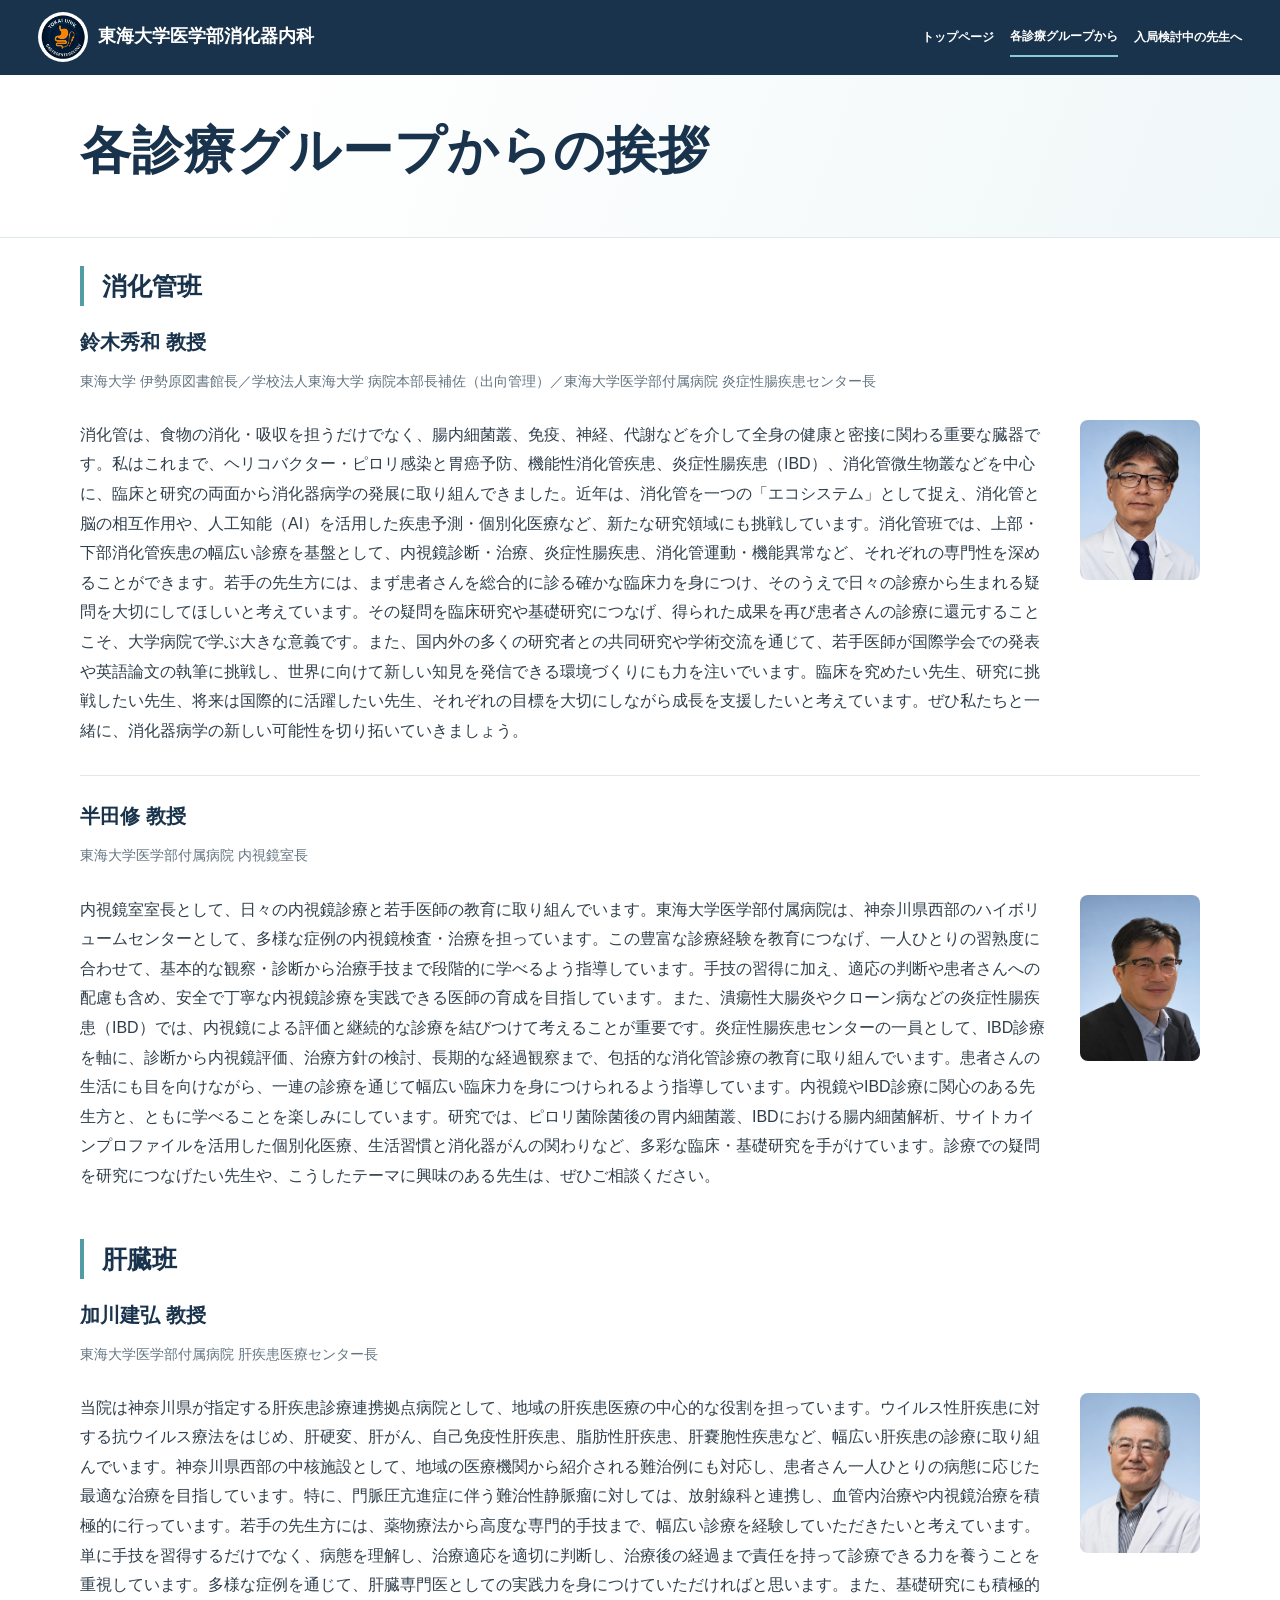
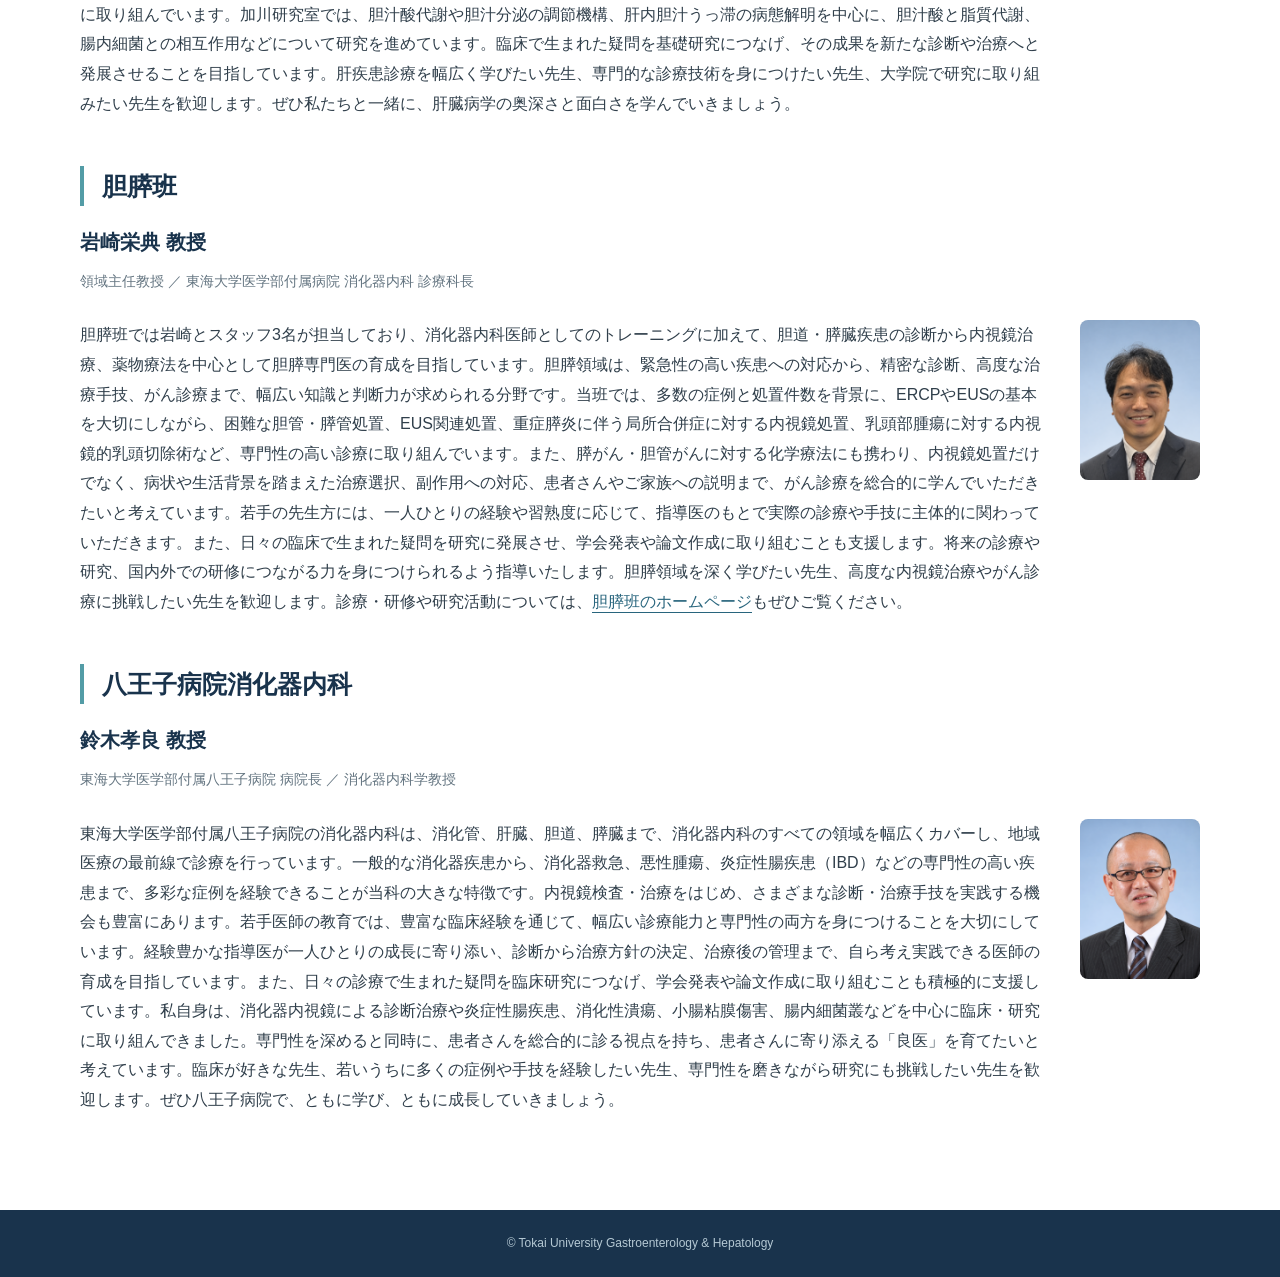
==== commit 00d7dc10: "Improve mobile navigation layout Add an accessible compact navigation toggle across pages, update th" ====
--- a/groups.html
+++ b/groups.html
@@ -1,58 +1,17 @@
-<!doctype html><html lang="ja"><head><meta charset="utf-8"><meta name="viewport" content="width=device-width,initial-scale=1"><meta name="robots" content="noindex,nofollow"><title>各診療グループからの挨拶 | 東海大学医学部消化器内科</title><link rel="icon" type="image/png" href="assets/tokai-gastro-logo.png"><link rel="stylesheet" href="style.css?v=be6d0b6fda67"></head><body><a class="skip" href="#main">本文へ移動</a><header><div class="brand"><a class="brand-logo" href="index.html" aria-label="トップページ"><img src="assets/tokai-gastro-logo.png" alt="東海大学消化器内科のロゴ" width="64" height="64"></a><div><a href="index.html">東海大学医学部消化器内科</a></div></div><nav aria-label="メインメニュー"><a href="index.html" >トップページ</a><a href="groups.html" aria-current="page">各診療グループから</a><a href="residents.html" >入局検討中の先生へ</a><a class="instagram-top" href="https://www.instagram.com/tokai_gastro?utm_source=ig_web_button_share_sheet&amp;vrfl=ZDNlZDc0MzIxNw==" target="_blank" rel="noopener noreferrer" aria-label="消化器内科Instagram（新しいタブで開く）"><img class="instagram-icon" src="assets/instagram-icon.png" alt="" width="52" height="52"><span>Instagram</span></a></nav></header><main id="main"><section class="hero "><div class="wrap"><h1>各診療グループからの挨拶</h1></div></section><div class="wrap body"><article><section id="gastrointestinal" class="clinical-group"><h2>消化管班</h2><div class="greeting"><h3>鈴木秀和 教授</h3><p class="faculty-roles">東海大学 伊勢原図書館長／学校法人東海大学 病院本部長補佐（出向管理）／東海大学医学部付属病院 炎症性腸疾患センター長</p><div class="about-layout"><div class="about-text"><p>消化管は、食物の消化・吸収を担うだけでなく、腸内細菌叢、免疫、神経、代謝などを介して全身の健康と密接に関わる重要な臓器です。私はこれまで、ヘリコバクター・ピロリ感染と胃癌予防、機能性消化管疾患、炎症性腸疾患（IBD）、消化管微生物叢などを中心に、臨床と研究の両面から消化器病学の発展に取り組んできました。近年は、消化管を一つの「エコシステム」として捉え、消化管と脳の相互作用や、人工知能（AI）を活用した疾患予測・個別化医療など、新たな研究領域にも挑戦しています。消化管班では、上部・下部消化管疾患の幅広い診療を基盤として、内視鏡診断・治療、炎症性腸疾患、消化管運動・機能異常など、それぞれの専門性を深めることができます。若手の先生方には、まず患者さんを総合的に診る確かな臨床力を身につけ、そのうえで日々の診療から生まれる疑問を大切にしてほしいと考えています。その疑問を臨床研究や基礎研究につなげ、得られた成果を再び患者さんの診療に還元することこそ、大学病院で学ぶ大きな意義です。また、国内外の多くの研究者との共同研究や学術交流を通じて、若手医師が国際学会での発表や英語論文の執筆に挑戦し、世界に向けて新しい知見を発信できる環境づくりにも力を注いでいます。臨床を究めたい先生、研究に挑戦したい先生、将来は国際的に活躍したい先生、それぞれの目標を大切にしながら成長を支援したいと考えています。ぜひ私たちと一緒に、消化器病学の新しい可能性を切り拓いていきましょう。</p></div><figure class="about-portrait"><img src="assets/suzuki-portrait-blue-v2.png" alt="鈴木秀和教授" width="1086" height="1448" loading="lazy"></figure></div></div><div class="greeting"><h3>半田修 教授</h3><p class="faculty-roles">東海大学医学部付属病院 内視鏡室長</p><div class="about-layout"><div class="about-text"><p>内視鏡室室長として、日々の内視鏡診療と若手医師の教育に取り組んでいます。東海大学医学部付属病院は、神奈川県西部のハイボリュームセンターとして、多様な症例の内視鏡検査・治療を担っています。この豊富な診療経験を教育につなげ、一人ひとりの習熟度に合わせて、基本的な観察・診断から治療手技まで段階的に学べるよう指導しています。手技の習得に加え、適応の判断や患者さんへの配慮も含め、安全で丁寧な内視鏡診療を実践できる医師の育成を目指しています。また、潰瘍性大腸炎やクローン病などの炎症性腸疾患（IBD）では、内視鏡による評価と継続的な診療を結びつけて考えることが重要です。炎症性腸疾患センターの一員として、IBD診療を軸に、診断から内視鏡評価、治療方針の検討、長期的な経過観察まで、包括的な消化管診療の教育に取り組んでいます。患者さんの生活にも目を向けながら、一連の診療を通じて幅広い臨床力を身につけられるよう指導しています。内視鏡やIBD診療に関心のある先生方と、ともに学べることを楽しみにしています。研究では、ピロリ菌除菌後の胃内細菌叢、IBDにおける腸内細菌解析、サイトカインプロファイルを活用した個別化医療、生活習慣と消化器がんの関わりなど、多彩な臨床・基礎研究を手がけています。診療での疑問を研究につなげたい先生や、こうしたテーマに興味のある先生は、ぜひご相談ください。</p></div><figure class="about-portrait"><img src="assets/handa-portrait-blue.png" alt="半田修教授" width="1065" height="1476" loading="lazy"></figure></div></div></section>
+<!doctype html><html lang="ja"><head><meta charset="utf-8"><meta name="viewport" content="width=device-width,initial-scale=1"><meta name="robots" content="noindex,nofollow"><title>各診療グループからの挨拶 | 東海大学医学部消化器内科</title><link rel="icon" type="image/png" href="assets/tokai-gastro-logo.png"><link rel="stylesheet" href="style.css?v=34470dfc2654"></head><body><a class="skip" href="#main">本文へ移動</a><header><div class="brand"><a class="brand-logo" href="index.html" aria-label="トップページ"><img src="assets/tokai-gastro-logo.png" alt="東海大学消化器内科のロゴ" width="64" height="64"></a><div><a href="index.html">東海大学医学部消化器内科</a></div></div><button class="menu-toggle" type="button" aria-controls="main-navigation" aria-expanded="false" aria-label="メニューを開く"><span class="menu-bars" aria-hidden="true"><span></span><span></span><span></span></span><span class="menu-label">メニュー</span></button><nav id="main-navigation" aria-label="メインメニュー"><a href="index.html" >トップページ</a><a href="groups.html" aria-current="page">各診療グループから</a><a href="residents.html" >入局検討中の先生へ</a></nav></header><main id="main"><section class="hero "><div class="wrap"><h1>各診療グループからの挨拶</h1></div></section><div class="wrap body"><article><section id="gastrointestinal" class="clinical-group"><h2>消化管班</h2><div class="greeting"><h3>鈴木秀和 教授</h3><p class="faculty-roles">東海大学 伊勢原図書館長／学校法人東海大学 病院本部長補佐（出向管理）／東海大学医学部付属病院 炎症性腸疾患センター長</p><div class="about-layout"><div class="about-text"><p>消化管は、食物の消化・吸収を担うだけでなく、腸内細菌叢、免疫、神経、代謝などを介して全身の健康と密接に関わる重要な臓器です。私はこれまで、ヘリコバクター・ピロリ感染と胃癌予防、機能性消化管疾患、炎症性腸疾患（IBD）、消化管微生物叢などを中心に、臨床と研究の両面から消化器病学の発展に取り組んできました。近年は、消化管を一つの「エコシステム」として捉え、消化管と脳の相互作用や、人工知能（AI）を活用した疾患予測・個別化医療など、新たな研究領域にも挑戦しています。消化管班では、上部・下部消化管疾患の幅広い診療を基盤として、内視鏡診断・治療、炎症性腸疾患、消化管運動・機能異常など、それぞれの専門性を深めることができます。若手の先生方には、まず患者さんを総合的に診る確かな臨床力を身につけ、そのうえで日々の診療から生まれる疑問を大切にしてほしいと考えています。その疑問を臨床研究や基礎研究につなげ、得られた成果を再び患者さんの診療に還元することこそ、大学病院で学ぶ大きな意義です。また、国内外の多くの研究者との共同研究や学術交流を通じて、若手医師が国際学会での発表や英語論文の執筆に挑戦し、世界に向けて新しい知見を発信できる環境づくりにも力を注いでいます。臨床を究めたい先生、研究に挑戦したい先生、将来は国際的に活躍したい先生、それぞれの目標を大切にしながら成長を支援したいと考えています。ぜひ私たちと一緒に、消化器病学の新しい可能性を切り拓いていきましょう。</p></div><figure class="about-portrait"><img src="assets/suzuki-portrait-blue-v2.png" alt="鈴木秀和教授" width="1086" height="1448" loading="lazy"></figure></div></div><div class="greeting"><h3>半田修 教授</h3><p class="faculty-roles">東海大学医学部付属病院 内視鏡室長</p><div class="about-layout"><div class="about-text"><p>内視鏡室室長として、日々の内視鏡診療と若手医師の教育に取り組んでいます。東海大学医学部付属病院は、神奈川県西部のハイボリュームセンターとして、多様な症例の内視鏡検査・治療を担っています。この豊富な診療経験を教育につなげ、一人ひとりの習熟度に合わせて、基本的な観察・診断から治療手技まで段階的に学べるよう指導しています。手技の習得に加え、適応の判断や患者さんへの配慮も含め、安全で丁寧な内視鏡診療を実践できる医師の育成を目指しています。また、潰瘍性大腸炎やクローン病などの炎症性腸疾患（IBD）では、内視鏡による評価と継続的な診療を結びつけて考えることが重要です。炎症性腸疾患センターの一員として、IBD診療を軸に、診断から内視鏡評価、治療方針の検討、長期的な経過観察まで、包括的な消化管診療の教育に取り組んでいます。患者さんの生活にも目を向けながら、一連の診療を通じて幅広い臨床力を身につけられるよう指導しています。内視鏡やIBD診療に関心のある先生方と、ともに学べることを楽しみにしています。研究では、ピロリ菌除菌後の胃内細菌叢、IBDにおける腸内細菌解析、サイトカインプロファイルを活用した個別化医療、生活習慣と消化器がんの関わりなど、多彩な臨床・基礎研究を手がけています。診療での疑問を研究につなげたい先生や、こうしたテーマに興味のある先生は、ぜひご相談ください。</p></div><figure class="about-portrait"><img src="assets/handa-portrait-blue.png" alt="半田修教授" width="1065" height="1476" loading="lazy"></figure></div></div></section>
 <section id="liver" class="clinical-group"><h2>肝臓班</h2><div class="greeting"><h3>加川建弘 教授</h3><p class="faculty-roles">東海大学医学部付属病院 肝疾患医療センター長</p><div class="about-layout"><div class="about-text"><p>当院は神奈川県が指定する肝疾患診療連携拠点病院として、地域の肝疾患医療の中心的な役割を担っています。ウイルス性肝疾患に対する抗ウイルス療法をはじめ、肝硬変、肝がん、自己免疫性肝疾患、脂肪性肝疾患、肝嚢胞性疾患など、幅広い肝疾患の診療に取り組んでいます。神奈川県西部の中核施設として、地域の医療機関から紹介される難治例にも対応し、患者さん一人ひとりの病態に応じた最適な治療を目指しています。特に、門脈圧亢進症に伴う難治性静脈瘤に対しては、放射線科と連携し、血管内治療や内視鏡治療を積極的に行っています。若手の先生方には、薬物療法から高度な専門的手技まで、幅広い診療を経験していただきたいと考えています。単に手技を習得するだけでなく、病態を理解し、治療適応を適切に判断し、治療後の経過まで責任を持って診療できる力を養うことを重視しています。多様な症例を通じて、肝臓専門医としての実践力を身につけていただければと思います。また、基礎研究にも積極的に取り組んでいます。加川研究室では、胆汁酸代謝や胆汁分泌の調節機構、肝内胆汁うっ滞の病態解明を中心に、胆汁酸と脂質代謝、腸内細菌との相互作用などについて研究を進めています。臨床で生まれた疑問を基礎研究につなげ、その成果を新たな診断や治療へと発展させることを目指しています。肝疾患診療を幅広く学びたい先生、専門的な診療技術を身につけたい先生、大学院で研究に取り組みたい先生を歓迎します。ぜひ私たちと一緒に、肝臓病学の奥深さと面白さを学んでいきましょう。</p></div><figure class="about-portrait"><img src="assets/kagawa-portrait-blue.png" alt="加川建弘教授" width="1086" height="1448" loading="lazy"></figure></div></div></section>
-<section id="pancreatobiliary" class="clinical-group"><h2>胆膵班</h2><div class="greeting"><h3>岩崎栄典 教授</h3><p class="faculty-roles">領域主任教授 ／ 東海大学医学部付属病院 消化器内科 診療科長</p><div class="about-layout"><div class="about-text"><p>私は胆膵班の責任者も務めており、胆膵領域を専門とする医師として、難易度の高い内視鏡処置やERCP・EUS関連処置、乳頭部腫瘍に対する低侵襲な内視鏡治療などの指導に取り組んでいます。胆膵領域を深く学び、専門性を磨きたい先生は、ぜひ胆膵班に加わってください。一人ひとりの経験や目標に合わせて、基本から高度な手技まで丁寧に指導いたします。診療・研修や研究活動については、<a href="https://iwaiwa2007-cmyk.github.io/tokaihbp-hp/" target="_blank" rel="noopener noreferrer">胆膵班のホームページ</a>もぜひご覧ください。</p></div><figure class="about-portrait"><img src="assets/iwasaki-portrait-blue.png" alt="消化器内科 領域主任教授 岩崎栄典" width="1086" height="1448" loading="lazy"></figure></div></div></section>
+<section id="pancreatobiliary" class="clinical-group"><h2>胆膵班</h2><div class="greeting"><h3>岩崎栄典 教授</h3><p class="faculty-roles">領域主任教授 ／ 東海大学医学部付属病院 消化器内科 診療科長</p><div class="about-layout"><div class="about-text"><p>胆膵班では岩崎とスタッフ3名が担当しており、消化器内科医師としてのトレーニングに加えて、胆道・膵臓疾患の診断から内視鏡治療、薬物療法を中心として胆膵専門医の育成を目指しています。胆膵領域は、緊急性の高い疾患への対応から、精密な診断、高度な治療手技、がん診療まで、幅広い知識と判断力が求められる分野です。当班では、多数の症例と処置件数を背景に、ERCPやEUSの基本を大切にしながら、困難な胆管・膵管処置、EUS関連処置、重症膵炎に伴う局所合併症に対する内視鏡処置、乳頭部腫瘍に対する内視鏡的乳頭切除術など、専門性の高い診療に取り組んでいます。また、膵がん・胆管がんに対する化学療法にも携わり、内視鏡処置だけでなく、病状や生活背景を踏まえた治療選択、副作用への対応、患者さんやご家族への説明まで、がん診療を総合的に学んでいただきたいと考えています。若手の先生方には、一人ひとりの経験や習熟度に応じて、指導医のもとで実際の診療や手技に主体的に関わっていただきます。また、日々の臨床で生まれた疑問を研究に発展させ、学会発表や論文作成に取り組むことも支援します。将来の診療や研究、国内外での研修につながる力を身につけられるよう指導いたします。胆膵領域を深く学びたい先生、高度な内視鏡治療やがん診療に挑戦したい先生を歓迎します。診療・研修や研究活動については、<a href="https://iwaiwa2007-cmyk.github.io/tokaihbp-hp/" target="_blank" rel="noopener noreferrer">胆膵班のホームページ</a>もぜひご覧ください。</p></div><figure class="about-portrait"><img src="assets/iwasaki-portrait-blue.png" alt="消化器内科 領域主任教授 岩崎栄典" width="1086" height="1448" loading="lazy"></figure></div></div></section>
 <section id="hachioji" class="clinical-group"><h2>八王子病院消化器内科</h2><div class="greeting"><h3>鈴木孝良 教授</h3><p class="faculty-roles">東海大学医学部付属八王子病院 病院長 ／ 消化器内科学教授</p><div class="about-layout"><div class="about-text"><p>東海大学医学部付属八王子病院の消化器内科は、消化管、肝臓、胆道、膵臓まで、消化器内科のすべての領域を幅広くカバーし、地域医療の最前線で診療を行っています。一般的な消化器疾患から、消化器救急、悪性腫瘍、炎症性腸疾患（IBD）などの専門性の高い疾患まで、多彩な症例を経験できることが当科の大きな特徴です。内視鏡検査・治療をはじめ、さまざまな診断・治療手技を実践する機会も豊富にあります。若手医師の教育では、豊富な臨床経験を通じて、幅広い診療能力と専門性の両方を身につけることを大切にしています。経験豊かな指導医が一人ひとりの成長に寄り添い、診断から治療方針の決定、治療後の管理まで、自ら考え実践できる医師の育成を目指しています。また、日々の診療で生まれた疑問を臨床研究につなげ、学会発表や論文作成に取り組むことも積極的に支援しています。私自身は、消化器内視鏡による診断治療や炎症性腸疾患、消化性潰瘍、小腸粘膜傷害、腸内細菌叢などを中心に臨床・研究に取り組んできました。専門性を深めると同時に、患者さんを総合的に診る視点を持ち、患者さんに寄り添える「良医」を育てたいと考えています。臨床が好きな先生、若いうちに多くの症例や手技を経験したい先生、専門性を磨きながら研究にも挑戦したい先生を歓迎します。ぜひ八王子病院で、ともに学び、ともに成長していきましょう。</p></div><figure class="about-portrait"><img src="assets/suzuki-takayoshi-portrait-blue.png" alt="鈴木孝良教授" width="1086" height="1448" loading="lazy"></figure></div></div></section>
-
-<div class="publication-columns">
-<section id="achievements" class="report-group achievement"><h2 id="achievement-title">消化器内科業績報告（責任著者・筆頭著者）</h2><div class="report-list report-scroll" tabindex="0" role="region" aria-labelledby="achievement-title"><section class="news-card achievement-card publication-card" data-pmid="42832063"><h3><time datetime="2026-10-05">2026.10.05</time></h3><p class="publication-notice">鶴谷康太・三島佑介・荒瀬吉孝・加川建弘の論文「<a href="https://pubmed.ncbi.nlm.nih.gov/42832063/" target="_blank" rel="noopener noreferrer">Healthcare burden and clinical spectrum of symptomatic polycystic liver disease in Japan: a nationwide epidemiological survey.</a>」が「Journal of Gastroenterology」に掲載されました。症状や合併症のある多発性肝嚢胞症について、国内の患者数、症状、治療状況を調べた全国疫学調査です。2023年に診療・経過観察を受けた患者数は推計3,570人で、人口100万人あたり28.6人でした。詳細な情報を得た557人では、腹部膨満・腹痛・嚢胞感染が多く、半数以上が肝嚢胞の治療を受けていました。疾患の重症度評価や診療体制の検討に役立つ基礎データを示しています。</p></section>
-<section class="news-card achievement-card publication-card" data-pmid="42604572"><h3><time datetime="2026-08-16">2026.08.16</time></h3><p class="publication-notice">半田修の論文「<a href="https://pubmed.ncbi.nlm.nih.gov/42604572/" target="_blank" rel="noopener noreferrer">A Decade of Screening and Treating Helicobacter pylori Infection Among First-Year High School Students in Kyoto, Japan: Annual Trends in Infection, Consultation, and Eradication Success Rates (2015-2023)</a>」が「Helicobacter」に掲載されました。京都府の高校1年生を対象に、2015～2023年のピロリ菌検診と除菌治療の経過を調べた研究です。確認された感染率は4.7%から1.5%へ低下し、治療方法の変更後には高い除菌成功率が得られました。一方、陽性判定後に医療機関を受診する割合の低下も明らかとなり、若年者の検診を治療につなげる支援の重要性を示しています。</p></section>
-<section class="news-card achievement-card publication-card" data-pmid="42547339"><h3><time datetime="2026-08-03">2026.08.03</time></h3><p class="publication-notice">佐野正弥・鈴木秀和の論文「<a href="https://pubmed.ncbi.nlm.nih.gov/42547339/" target="_blank" rel="noopener noreferrer">Efficacy of deeper tissue sections for colorectal serrated polyps histologically  diagnosed as normal mucosa.</a>」が「Arab Journal of Gastroenterology」に掲載されました。内視鏡で鋸歯状ポリープが疑われたものの、病理で正常粘膜と判定された大腸病変に対し、追加の深切り切片で再評価した研究です。対象117病変のうち58病変で診断が変更され、病理切片の追加が診断の改善に役立つ可能性を示しました。変更の多くは過形成性ポリープで、SSLと再診断された病変は5病変でした。</p></section>
-<section class="news-card achievement-card publication-card" data-pmid="42634226"><h3><time datetime="2026-08">2026.08</time></h3><p class="publication-notice">岩崎栄典・川西彩の論文「<a href="https://pubmed.ncbi.nlm.nih.gov/42634226/" target="_blank" rel="noopener noreferrer">Deus Sine Machina: Which Intelligence, for Whom.</a>」が「Digestive Endoscopy」に掲載されました。内視鏡分野のAIを、医療資源の限られた地域で誰のために活用するかを論じた論考です。技術の性能だけでなく、地域ごとの疾病負担や未充足の医療ニーズを踏まえ、医療格差の縮小につながる導入と人材育成の重要性を提示しています。</p></section>
-<section class="news-card achievement-card publication-card" data-pmid="42334976"><h3><time datetime="2026-06-23">2026.06.23</time></h3><p class="publication-notice">寺邑英里香・松嶋成志・張つぼみ・伊藤裕幸・広瀬俊治・永田順子・今井仁・鈴木孝良の論文「<a href="https://pubmed.ncbi.nlm.nih.gov/42334976/" target="_blank" rel="noopener noreferrer">Restoration of Gut Microbiota Dysbiosis by a Probiotic Lactobacillus paragasseri OLL2716 in Patients Being Treated with Low-Dose Aspirin and Acid-Suppressive Agents.</a>」が「Digestion」に掲載されました。低用量アスピリンと酸分泌抑制薬を使用している患者において、乳酸菌Lactobacillus paragasseri OLL2716と腸内細菌叢の変化を検討した研究です。</p></section>
-<section class="news-card achievement-card publication-card" data-pmid="42322153"><h3><time datetime="2026-06-20">2026.06.20</time></h3><p class="publication-notice">鶴谷康太・三島佑介・荒瀬吉孝・加川建弘・広瀬俊治の論文「<a href="https://pubmed.ncbi.nlm.nih.gov/42322153/" target="_blank" rel="noopener noreferrer">Rare Variants in PFIC-Related Genes Among Adults With Intrahepatic Cholestasis.</a>」が「Hepatology Research」に掲載されました。成人の肝内胆汁うっ滞患者19人を対象に、進行性家族性肝内胆汁うっ滞症（PFIC）関連遺伝子の希少変異を調べた研究です。4人（21%）にヘテロ接合性変異を認め、いずれも薬物性肝障害と診断されていました。</p></section>
-<section class="news-card achievement-card publication-card" data-pmid="42154025"><h3><time datetime="2026-05-19">2026.05.19</time></h3><p class="publication-notice">鈴木秀和の論文「<a href="https://pubmed.ncbi.nlm.nih.gov/42154025/" target="_blank" rel="noopener noreferrer">Evolving landscape of potassium-competitive acid blockers: toward disease-specific use beyond acid suppression.</a>」が「Journal of Gastroenterology」に掲載されました。酸分泌抑制薬P-CABの、疾患に応じた使い分けと今後の展望を整理した総説です。</p></section>
-<section class="news-card achievement-card publication-card" data-pmid="41192607"><h3><time datetime="2026-05">2026.05</time></h3><p class="publication-notice">岩崎栄典の論文「<a href="https://pubmed.ncbi.nlm.nih.gov/41192607/" target="_blank" rel="noopener noreferrer">Clinical outcomes of endoscopic papillectomy for ampullary adenoma and  adenocarcinoma: a multicenter retrospective study in Japan.</a>」が「Gastrointestinal Endoscopy」に掲載されました。国内22施設の内視鏡的乳頭切除術の成績を検討した後ろ向き研究です。長期成績を解析した776人の3年累積再発率は20%で、切除断端が不明・陽性の場合は再発リスクが高くなりました。断端陰性でも再発がみられ、治療後の長期的な経過観察の重要性を示しています。</p></section>
-<section class="news-card achievement-card publication-card" data-pmid="41859807"><h3><time datetime="2026-04-20">2026.04.20</time></h3><p class="publication-notice">伊藤裕幸・小村侑司・山口徹・張つぼみ・永田順子・広瀬俊治・鈴木孝良の論文「<a href="https://pubmed.ncbi.nlm.nih.gov/41859807/" target="_blank" rel="noopener noreferrer">Treatment Outcomes of Durvalumab Combination Therapy in Patients with Biliary Tract Cancer.</a>」が「Tokai Journal of Experimental and Clinical Medicine」に掲載されました。八王子病院の胆道がん患者19人を対象に、デュルバルマブ併用療法の治療成績を検討した後ろ向き研究です。</p></section>
-<section class="news-card achievement-card publication-card" data-pmid="41902905"><h3><time datetime="2026-03-28">2026.03.28</time></h3><p class="publication-notice">半田修・鈴木秀和の論文「<a href="https://pubmed.ncbi.nlm.nih.gov/41902905/" target="_blank" rel="noopener noreferrer">Guidelines for the management of Helicobacter pylori infection in Japan: 2024 revised edition.</a>」が「Journal of Gastroenterology」に掲載されました。日本のピロリ菌感染症の診断・治療に関する2024年改訂ガイドラインを紹介した論文です。</p></section>
-<section class="news-card achievement-card publication-card" data-pmid="41846444"><h3><time datetime="2026-03-05">2026.03.05</time></h3><p class="publication-notice">鈴木秀和の論文「<a href="https://pubmed.ncbi.nlm.nih.gov/41846444/" target="_blank" rel="noopener noreferrer">Helicobacter pylori Management in Older Adults: Current Perspectives From Japan.</a>」が「Korean Journal of Helicobacter and Upper Gastrointestinal Research」に掲載されました。高齢者におけるピロリ菌診療について、日本の現状と考え方を整理した総説です。</p></section>
-<section class="news-card achievement-card publication-card" data-pmid="41420820"><h3><time datetime="2025-12-20">2025.12.20</time></h3><p class="publication-notice">鶴谷康太・加川建弘の論文「<a href="https://pubmed.ncbi.nlm.nih.gov/41420820/" target="_blank" rel="noopener noreferrer">Metabolic Vulnerability and Tamoxifen Hepatotoxicity: The Importance of Multidisciplinary Collaboration.</a>」が「Hepatology Research」に掲載されました。タモキシフェンによる肝障害について、代謝面のリスクと多職種連携の重要性を論じた論考です。</p></section>
-<section class="news-card achievement-card publication-card" data-pmid="41586340"><h3><time datetime="2025-12-10">2025.12.10</time></h3><p class="publication-notice">上田孝・鈴木秀和の論文「<a href="https://pubmed.ncbi.nlm.nih.gov/41586340/" target="_blank" rel="noopener noreferrer">Helicobacter pylori Exploit Short-Chain Fatty Acids-Induced CAPZA1 Overexpression to Emerge CD44v9-Positive Stemness.</a>」が「Gastro Hep Advances」に掲載されました。短鎖脂肪酸によるCAPZA1発現と、ピロリ菌に関連する胃上皮細胞の幹細胞様の性質を検討した基礎研究です。</p></section>
-<section class="news-card achievement-card publication-card" data-pmid="41374953"><h3><time datetime="2025-11-24">2025.11.24</time></h3><p class="publication-notice">上田孝・佐野正弥・鈴木秀和の論文「<a href="https://pubmed.ncbi.nlm.nih.gov/41374953/" target="_blank" rel="noopener noreferrer">Analysis of Risk Factors for Colorectal Cancer Associated with Ulcerative Colitis Using Machine Learning: A Retrospective Longitudinal Study Using a National Database in Japan.</a>」が「Cancers」に掲載されました。国内のデータベースと機械学習を用い、潰瘍性大腸炎に関連する大腸がんの危険因子を検討した研究です。</p></section>
-<section class="news-card achievement-card publication-card" data-pmid="41056494"><h3><time datetime="2025-10-07">2025.10.07</time></h3><p class="publication-notice">荒瀬吉孝・三島佑介・鶴谷康太・加川建弘の論文「<a href="https://pubmed.ncbi.nlm.nih.gov/41056494/" target="_blank" rel="noopener noreferrer">Denosumab versus zoledronic acid for osteoporosis treatment in patients with primary biliary cholangitis (the DELTA Study): A multicenter, non-inferiority randomized trial.</a>」が「Hepatology Communications」に掲載されました。原発性胆汁性胆管炎に伴う骨粗鬆症を対象に、デノスマブとゾレドロン酸を比較した多施設非劣性ランダム化試験です。</p></section>
-<section class="news-card achievement-card publication-card" data-pmid="41017687"><h3><time datetime="2025-09-29">2025.09.29</time></h3><p class="publication-notice">加川建弘の論文「<a href="https://pubmed.ncbi.nlm.nih.gov/41017687/" target="_blank" rel="noopener noreferrer">Identification and Characterization of Three Novel Biomarkers for Mixed/Cholestatic Drug-Induced Liver Injury.</a>」が「Hepatology Research」に掲載されました。混合型・胆汁うっ滞型の薬物性肝障害に関する、3つの新しいバイオマーカーの同定と特徴の解析を行った研究です。</p></section>
-<section class="news-card achievement-card"><h3>2025.06.17</h3>
-<p class="publication-notice">三島佑介の博士学位論文「<a href="https://pubmed.ncbi.nlm.nih.gov/40499905/" target="_blank" rel="noopener noreferrer">Liver-specific Nr1h4 deletion in mice with human-like bile acid composition causes severe liver injury</a>」が「Journal of Lipid Research」に採択されました。ヒトに近い胆汁酸の組成を持つマウスを用い、胆汁酸の代謝を調節する遺伝子Nr1h4（FXR）の働きを肝臓で失わせると、重い肝障害が生じることを示した研究です。胆汁うっ滞による肝障害の仕組みの解明や、新たな治療法の開発につながる知見です。</p>
-</section>
-<section class="news-card achievement-card publication-card" data-pmid="40880675"><h3><time datetime="2025-03-27">2025.03.27</time></h3><p class="publication-notice">伊藤裕幸・小村侑司・山口徹・張つぼみ・永田順子・広瀬俊治・鈴木孝良の論文「<a href="https://pubmed.ncbi.nlm.nih.gov/40880675/" target="_blank" rel="noopener noreferrer">Repeated Delayed Bleeding following Treatment for a Pancreatic Pseudocyst during Lumen-Apposing Metal Stent Placement: A Case Report.</a>」が「Case Reports in Gastroenterology」に掲載されました。膵仮性嚢胞に対する内視鏡治療で、管腔密着型金属ステント（LAMS）留置中に遅発性出血を繰り返した症例の報告です。</p></section>
-
-
-
-
-
-</div></section>
-<section id="collaborative-achievements" class="report-group achievement"><h2 id="collaborative-achievement-title">消化器内科業績報告（共同研究）</h2><div class="report-list report-scroll" tabindex="0" role="region" aria-labelledby="collaborative-achievement-title"><section class="news-card achievement-card publication-card" data-pmid="43025756"><h3><time datetime="2026-11-13">2026.11.13</time></h3><p class="publication-notice">荒瀬吉孝・加川建弘の論文「<a href="https://pubmed.ncbi.nlm.nih.gov/43025756/" target="_blank" rel="noopener noreferrer">Skeletal Muscle Loss with Atezolizumab-Bevacizumab versus Lenvatinib in Unresectable HCC.</a>」が「JHEP Reports」に掲載されました。切除不能肝細胞がんにおける骨格筋量の減少について、アテゾリズマブ・ベバシズマブ併用療法とレンバチニブを比較した研究です。</p></section>
-<section class="news-card achievement-card publication-card" data-pmid="42648706"><h3><time datetime="2026-11-09">2026.11.09</time></h3><p class="publication-notice">岩崎栄典の論文「<a href="https://pubmed.ncbi.nlm.nih.gov/42648706/" target="_blank" rel="noopener noreferrer">Clinical outcomes and risk factors for local residual/recurrent tumors after endoscopic submucosal dissection including major papilla for laterally spreading ampullary tumors.</a>」が「Endoscopy」に掲載されました。側方進展型乳頭部腫瘍に対する、主乳頭を含む内視鏡的粘膜下層剝離術の治療成績と、局所遺残・再発の危険因子を検討した研究です。</p></section>
-<section class="news-card achievement-card publication-card" data-pmid="42758454"><h3><time datetime="2026-09-18">2026.09.18</time></h3><p class="publication-notice">永田順子・広瀬俊治・伊藤裕幸・鈴木孝良の論文「<a href="https://pubmed.ncbi.nlm.nih.gov/42758454/" target="_blank" rel="noopener noreferrer">Selective endoscopic nasobiliary drainage to determine the resection range for intraductal papillary neoplasm of the bile duct with an initially indeterminate primary site.</a>」が「Clinical Journal of Gastroenterology」に掲載されました。八王子病院の消化器外科との共同研究です。原発部位の判断が難しい胆管内乳頭状腫瘍に対して、選択的な内視鏡的経鼻胆道ドレナージを切除範囲の決定に用いた症例を報告しています。</p></section>
-<section class="news-card achievement-card publication-card" data-pmid="42716250"><h3><time datetime="2026-09-09">2026.09.09</time></h3><p class="publication-notice">岩崎栄典の論文「<a href="https://pubmed.ncbi.nlm.nih.gov/42716250/" target="_blank" rel="noopener noreferrer">A novel combination therapy of endoscopic submucosal dissection including the papilla and intraductal radiofrequency ablation (with video).</a>」が「Gastrointestinal Endoscopy」に掲載されました。乳頭部を含む内視鏡的粘膜下層剝離術と、胆管内ラジオ波焼灼療法を組み合わせた治療法を、動画とともに紹介した報告です。</p></section>
-<section class="news-card achievement-card publication-card" data-pmid="42904019"><h3><time datetime="2026-09-01">2026.09.01</time></h3><p class="publication-notice">鈴木秀和の論文「<a href="https://pubmed.ncbi.nlm.nih.gov/42904019/" target="_blank" rel="noopener noreferrer">Biopsy-Confirmed Serofrequency of Celiac Disease among Patients with Disorders of Gut-Brain Interaction in Japan: A Multicenter Cross-Sectional Cohort Study.</a>」が「Inflamm Intest Dis」に掲載されました。日本の脳腸相関異常症患者を対象に、セリアック病の頻度を検討した多施設共同研究です。</p></section>
-<section class="news-card achievement-card publication-card" data-pmid="42663077"><h3><time datetime="2026-08-28">2026.08.28</time></h3><p class="publication-notice">鈴木秀和の論文「<a href="https://pubmed.ncbi.nlm.nih.gov/42663077/" target="_blank" rel="noopener noreferrer">Asian Neurogastroenterology and Motility Association and Asia-Pacific Association of Gastroenterology Chronic Constipation Consensus 2026.</a>」が「J Neurogastroenterol Motil」に掲載されました。アジア太平洋地域における慢性便秘の診療について、専門家による合意と推奨をまとめた報告です。</p></section>
-<section class="news-card achievement-card publication-card" data-pmid="42650015"><h3><time datetime="2026-08-20">2026.08.20</time></h3><p class="publication-notice">鶴谷康太・加川建弘の論文「<a href="https://pubmed.ncbi.nlm.nih.gov/42650015/" target="_blank" rel="noopener noreferrer">Nivolumab Plus Ipilimumab for Unresectable Hepatocellular Carcinoma in Early Real-World Clinical Practice: A Multicenter Analysis of Efficacy and Safety.</a>」が「Cancers」に掲載されました。切除不能肝細胞がんに対するニボルマブ・イピリムマブ併用療法の有効性と安全性を、導入初期の実臨床で検討した多施設研究です。</p></section>
-<section class="news-card achievement-card publication-card" data-pmid="42324356"><h3><time datetime="2026-06-21">2026.06.21</time></h3><p class="publication-notice">鈴木秀和の論文「<a href="https://pubmed.ncbi.nlm.nih.gov/42324356/" target="_blank" rel="noopener noreferrer">Methods to build and maintain effective clinician-patient relationships for adults with disorders of gut-brain interaction (DGBI): a systematic review.</a>」が「J Gastroenterol」に掲載されました。脳腸相関異常症の成人患者と医療者が良好な関係を築き、維持する方法を整理した系統的レビューです。</p></section>
-<section class="news-card achievement-card publication-card" data-pmid="42310251"><h3><time datetime="2026-06-17">2026.06.17</time></h3><p class="publication-notice">鈴木秀和の論文「<a href="https://pubmed.ncbi.nlm.nih.gov/42310251/" target="_blank" rel="noopener noreferrer">Review Article: Implementation Challenges in Helicobacter pylori Management: Bridging Evidence and Real-World Practice.</a>」が「Aliment Pharmacol Ther」に掲載されました。ピロリ菌診療の科学的根拠を実際の診療に活かすうえでの課題を整理した総説です。</p></section>
-<section class="news-card achievement-card publication-card" data-pmid="42142272"><h3><time datetime="2026-05-16">2026.05.16</time></h3><p class="publication-notice">鈴木秀和の論文「<a href="https://pubmed.ncbi.nlm.nih.gov/42142272/" target="_blank" rel="noopener noreferrer">Mechanism analysis of transgene expression induced by chitosan/hyaluronic acid nanoparticles in CD44v9/RHAMM co-expressed gastric cancer cells: contribution of hyaluronic acid to RHAMM-mediated intracellular transport.</a>」が「Glycoconj J」に掲載されました。胃がん細胞を対象に、キトサン・ヒアルロン酸ナノ粒子による遺伝子導入と細胞内輸送の仕組みを検討した基礎研究です。</p></section>
-<section class="news-card achievement-card publication-card" data-pmid="42495668"><h3><time datetime="2026-05-07">2026.05.07</time></h3><p class="publication-notice">岩崎栄典の論文「<a href="https://pubmed.ncbi.nlm.nih.gov/42495668/" target="_blank" rel="noopener noreferrer">Pancreatic Atrophy: A Narrative Review and Surgical Interpretation.</a>」が「Annals of Gastroenterological Surgery」に掲載されました。膵萎縮について、既存の知見と外科診療における意義を整理した総説です。</p></section>
-<section class="news-card achievement-card publication-card" data-pmid="41841607"><h3><time datetime="2026-03-17">2026.03.17</time></h3><p class="publication-notice">鈴木秀和・佐野正弥・上田孝の論文「<a href="https://pubmed.ncbi.nlm.nih.gov/41841607/" target="_blank" rel="noopener noreferrer">Symptom Patterns Outside the Rome IV Consensus in Eastern and Western Patients With a Disorder of Gut-Brain Interaction.</a>」が「Am J Gastroenterol」に掲載されました。東洋と西洋の脳腸相関異常症患者における、Rome IVの枠組みに収まらない症状のパターンを検討した国際共同研究です。</p></section>
-<section class="news-card achievement-card publication-card" data-pmid="41057234"><h3><time datetime="2026-03-06">2026.03.06</time></h3><p class="publication-notice">鈴木秀和の論文「<a href="https://pubmed.ncbi.nlm.nih.gov/41057234/" target="_blank" rel="noopener noreferrer">Asian Pacific Association of Gastroenterology task force recommendations on surveillance for Helicobacter pylori associated gastric premalignant conditions.</a>」が「Gut」に掲載されました。ピロリ菌に関連する胃の前がん病変の経過観察について、アジア太平洋地域の専門家による推奨をまとめた報告です。</p></section>
-<section class="news-card achievement-card publication-card" data-pmid="41706260"><h3><time datetime="2026-02-18">2026.02.18</time></h3><p class="publication-notice">半田修の論文「<a href="https://pubmed.ncbi.nlm.nih.gov/41706260/" target="_blank" rel="noopener noreferrer">Metagenomic analysis of the intragastric and oral microbiome associated with gastric carcinogenesis after Helicobacter pylori eradication.</a>」が「Gastric Cancer」に掲載されました。ピロリ菌除菌後の胃がんと、胃内・口腔内の細菌叢との関連を検討した研究です。</p></section>
-<section class="news-card achievement-card publication-card" data-pmid="41713705"><h3><time datetime="2026-02-17">2026.02.17</time></h3><p class="publication-notice">鈴木秀和の論文「<a href="https://pubmed.ncbi.nlm.nih.gov/41713705/" target="_blank" rel="noopener noreferrer">Gastroduodenal Disorders.</a>」が「Gastroenterology」に掲載されました。胃・十二指腸の疾患について整理した総説です。</p></section>
-<section class="news-card achievement-card publication-card" data-pmid="41656163"><h3><time datetime="2026-02-08">2026.02.08</time></h3><p class="publication-notice">鈴木秀和の論文「<a href="https://pubmed.ncbi.nlm.nih.gov/41656163/" target="_blank" rel="noopener noreferrer">Second Asian Consensus Report on Functional Dyspepsia (2025): Updated Recommendations.</a>」が「J Gastroenterol Hepatol」に掲載されました。機能性ディスペプシアについて、アジアの専門家による推奨を更新したコンセンサス報告です。</p></section>
-<section class="news-card achievement-card publication-card" data-pmid="41489428"><h3><time datetime="2026-01-02">2026.01.02</time></h3><p class="publication-notice">岩崎栄典の論文「<a href="https://pubmed.ncbi.nlm.nih.gov/41489428/" target="_blank" rel="noopener noreferrer">Recombinant Human Soluble Thrombomodulin and In-Hospital Mortality in Acute Pancreatitis With Disseminated Intravascular Coagulation: A Japanese Nationwide Study.</a>」が「Critical Care Medicine」に掲載されました。播種性血管内凝固（DIC）を伴う急性膵炎において、遺伝子組換えヒト可溶性トロンボモジュリンの使用と院内死亡との関連を検討した国内の全国規模の研究です。</p></section>
-<section class="news-card achievement-card publication-card" data-pmid="41261564"><h3><time datetime="2025-11-20">2025.11.20</time></h3><p class="publication-notice">鈴木秀和の論文「<a href="https://pubmed.ncbi.nlm.nih.gov/41261564/" target="_blank" rel="noopener noreferrer">Bali Chronic Constipation Roundtable Report: Chronic Constipation Management in Asia.</a>」が「J Neurogastroenterol Motil」に掲載されました。アジアにおける慢性便秘の診療をテーマに、専門家の議論をまとめた報告です。</p></section>
-<section class="news-card achievement-card publication-card" data-pmid="41250999"><h3><time datetime="2025-11-18">2025.11.18</time></h3><p class="publication-notice">加川建弘の論文「<a href="https://pubmed.ncbi.nlm.nih.gov/41250999/" target="_blank" rel="noopener noreferrer">Validation of Liquid Biopsy Using a Methylated SEPT9 Assay and Integrated Index for Detecting Hepatocellular Carcinoma.</a>」が「Hepatology Research」に掲載されました。肝細胞がんの検出に向け、メチル化SEPT9測定と統合指標を用いたリキッドバイオプシーを検証した研究です。</p></section>
-<section class="news-card achievement-card publication-card" data-pmid="41246144"><h3><time datetime="2025-11-11">2025.11.11</time></h3><p class="publication-notice">岩崎栄典の論文「<a href="https://pubmed.ncbi.nlm.nih.gov/41246144/" target="_blank" rel="noopener noreferrer">Biliary stents reshape the bile microbiome in the absence of cholangitis.</a>」が「Endoscopy International Open」に掲載されました。胆管炎を認めない状況で、胆道ステントと胆汁中の細菌叢の変化との関連を検討した研究です。</p></section>
-<section class="news-card achievement-card publication-card" data-pmid="41191538"><h3><time datetime="2025-11-05">2025.11.05</time></h3><p class="publication-notice">半田修の論文「<a href="https://pubmed.ncbi.nlm.nih.gov/41191538/" target="_blank" rel="noopener noreferrer">Questionnaire Survey on the Current Status of Advanced Therapy for Inflammatory Bowel Disease in Asia.</a>」が「Digestion」に掲載されました。アジアにおける炎症性腸疾患の先進的治療の実施状況を、質問票を用いて調査した研究です。</p></section>
-<section class="news-card achievement-card publication-card" data-pmid="41148248"><h3><time datetime="2025-10-28">2025.10.28</time></h3><p class="publication-notice">岩崎栄典の論文「<a href="https://pubmed.ncbi.nlm.nih.gov/41148248/" target="_blank" rel="noopener noreferrer">Clinical manifestations of immunoglobulin G4-related gastrointestinal disease: a nationwide multicenter retrospective study.</a>」が「Journal of Gastroenterology」に掲載されました。IgG4関連消化管疾患の臨床像を検討した、全国多施設の後ろ向き研究です。</p></section>
-<section class="news-card achievement-card publication-card" data-pmid="41045462"><h3><time datetime="2025-10-04">2025.10.04</time></h3><p class="publication-notice">加川建弘の論文「<a href="https://pubmed.ncbi.nlm.nih.gov/41045462/" target="_blank" rel="noopener noreferrer">Employment Status of Patients With Liver Disease: A Nationwide Questionnaire Survey in Japan.</a>」が「Hepatology Research」に掲載されました。国内の肝疾患患者の就労状況を、全国規模の質問票調査で検討した研究です。</p></section>
-<section class="news-card achievement-card publication-card" data-pmid="41008747"><h3><time datetime="2025-09-18">2025.09.18</time></h3><p class="publication-notice">半田修の論文「<a href="https://pubmed.ncbi.nlm.nih.gov/41008747/" target="_blank" rel="noopener noreferrer">Kyoto Classification-Based Predictive Factors Associated with the Development of Gastric Cancer After Helicobacter pylori Eradication: A Prospective Multicenter Observational Study.</a>」が「Diagnostics」に掲載されました。胃炎の京都分類に基づき、ピロリ菌除菌後の胃がん発症に関連する予測因子を検討した前向き多施設観察研究です。</p></section></div></section>
-</div>
-</article></div></main><footer><div class="wrap"><p class="copyright">© Tokai University Gastroenterology &amp; Hepatology</p></div></footer></body></html>+</article></div></main><footer><div class="wrap"><p class="copyright">© Tokai University Gastroenterology &amp; Hepatology</p></div></footer><script>(() => {
+ const header = document.querySelector('header');
+ const button = header.querySelector('.menu-toggle');
+ const nav = header.querySelector('#main-navigation');
+ const narrow = window.matchMedia('(max-width: 820px)');
+ const setOpen = (open) => { button.setAttribute('aria-expanded', String(open)); button.setAttribute('aria-label', open ? 'メニューを閉じる' : 'メニューを開く'); header.classList.toggle('menu-open', open); };
+ header.classList.add('navigation-ready');
+ button.addEventListener('click', () => setOpen(button.getAttribute('aria-expanded') !== 'true'));
+ nav.addEventListener('click', (event) => { if (event.target.closest('a')) setOpen(false); });
+ document.addEventListener('keydown', (event) => { if (event.key === 'Escape' && button.getAttribute('aria-expanded') === 'true') { setOpen(false); button.focus(); } });
+ document.addEventListener('click', (event) => { if (!header.contains(event.target)) setOpen(false); });
+ narrow.addEventListener('change', () => setOpen(false));
+})();</script></body></html>
--- a/style.css
+++ b/style.css
@@ -205,3 +205,69 @@
 .publication-columns>section>h2{font-size:22px;margin-top:0;min-height:3.2em}
 .publication-columns #collaborative-achievements{margin-top:0}
 @media(max-width:750px){.publication-columns{grid-template-columns:1fr;gap:32px}.publication-columns>section>h2{min-height:0}}
+
+/* Compact navigation on phones and narrow windows. */
+.menu-toggle{display:none}
+@media(max-width:820px){
+ header{display:flex;flex-wrap:wrap;align-items:center;justify-content:space-between;gap:12px}
+ header .brand{min-width:0;flex:1;gap:10px}
+ header .brand>div>a{font-size:clamp(13px,2.5vw,19px);line-height:1.5}
+ header .brand-logo img{width:48px;height:48px}
+ header.navigation-ready .menu-toggle{display:flex;flex-direction:column;align-items:center;justify-content:center;gap:5px;width:56px;min-height:54px;padding:8px;color:#fff;background:#ffffff10;border:1px solid #ffffff66;border-radius:7px;cursor:pointer;flex-shrink:0}
+ .menu-bars{display:flex;flex-direction:column;gap:5px;width:24px}
+ .menu-bars>span{display:block;height:2px;width:24px;background:currentColor}
+ .menu-label{font-size:10px;line-height:1.2}
+ .menu-toggle:focus-visible{outline:3px solid #8bcbd2;outline-offset:3px}
+ header #main-navigation{flex-basis:100%;width:100%;margin:0;padding-top:12px;display:grid;grid-template-columns:1fr;gap:8px}
+ header.navigation-ready #main-navigation{display:none}
+ header.navigation-ready.menu-open #main-navigation{display:grid}
+ header #main-navigation>a{display:flex;justify-content:flex-start;align-items:center;min-height:48px;padding:12px 16px;border:1px solid #ffffff40;border-radius:6px;font-size:15px;text-align:left}
+ header #main-navigation>a[aria-current]{background:#ffffff14;border-color:#8bcbd2}
+ header #main-navigation .instagram-top{grid-column:auto;min-height:54px;padding:8px 16px}
+ header #main-navigation .instagram-icon{width:36px;height:36px}
+}
+
+/* Slim header and plain mobile navigation. */
+header{padding:12px 3%;gap:18px;flex-wrap:nowrap}
+header .brand{gap:10px}
+header .brand-logo img{width:50px;height:50px}
+header .brand>div>a{font-size:18px;white-space:nowrap}
+header nav{gap:16px;margin-top:0;flex-wrap:nowrap}
+header nav>a{font-size:12px;white-space:nowrap}
+header nav .instagram-top{min-height:44px;padding:4px 8px;gap:7px;border:0;background:transparent}
+header nav .instagram-top .instagram-icon{width:34px;height:34px}
+header nav .instagram-top span{font-size:12px}
+@media(min-width:821px) and (max-width:1050px){
+ header{gap:12px;padding-inline:2%}
+ header .brand>div>a{font-size:16px}
+ header .brand-logo img{width:42px;height:42px}
+ header nav{gap:12px}
+ header nav>a{font-size:11px}
+ header nav .instagram-top span{display:none}
+}
+@media(max-width:820px){
+ header{flex-wrap:wrap;padding:10px 5%;gap:8px}
+ header .brand>div>a{font-size:clamp(12px,3.2vw,17px);white-space:normal}
+ header .brand-logo img{width:40px;height:40px}
+ header.navigation-ready .menu-toggle{width:42px;min-height:42px;padding:8px;border:0;border-radius:4px;background:transparent}
+ .menu-toggle .menu-label{display:none}
+ header #main-navigation{padding:4px 0 0;gap:0;border-top:1px solid #ffffff30}
+ header #main-navigation>a{min-height:42px;padding:9px 2px;border:0;border-radius:0;font-size:14px;font-weight:400;background:transparent}
+ header #main-navigation>a[aria-current]{background:transparent;border:0;color:#a9dce1}
+ header #main-navigation .instagram-top{min-height:42px;padding:9px 2px;gap:8px;background:transparent;border:0}
+ header #main-navigation .instagram-icon{width:22px;height:22px}
+ header #main-navigation .instagram-top span{font-size:14px;font-weight:400}
+}
+
+/* Dropdown anchored beneath the menu button. */
+@media(max-width:820px){
+ header{position:relative;overflow:visible;z-index:20}
+ header #main-navigation{position:absolute;top:calc(100% - 2px);right:5%;width:min(260px,90vw);padding:7px 0;margin:0;background:#fff;border:1px solid #d9e4e9;border-radius:8px;box-shadow:0 10px 28px #19334c26;gap:0;z-index:30}
+ header #main-navigation>a{color:#19334c;min-height:44px;padding:10px 18px;border:0;font-size:14px;line-height:1.6;text-align:left;background:transparent}
+ header #main-navigation>a[aria-current]{color:#216c79;background:#edf6f7;border:0}
+ header #main-navigation>a:hover{color:#19334c;background:#f0f5f8}
+ header #main-navigation>a:focus-visible{outline:2px solid #539ca6;outline-offset:-3px}
+ header.navigation-ready.menu-open #main-navigation{animation:menu-dropdown-in .15s ease-out;transform-origin:top right}
+}
+@keyframes menu-dropdown-in{from{opacity:0;transform:translateY(-5px)}to{opacity:1;transform:translateY(0)}}
+@media(prefers-reduced-motion:reduce){header.navigation-ready.menu-open #main-navigation{animation:none}}
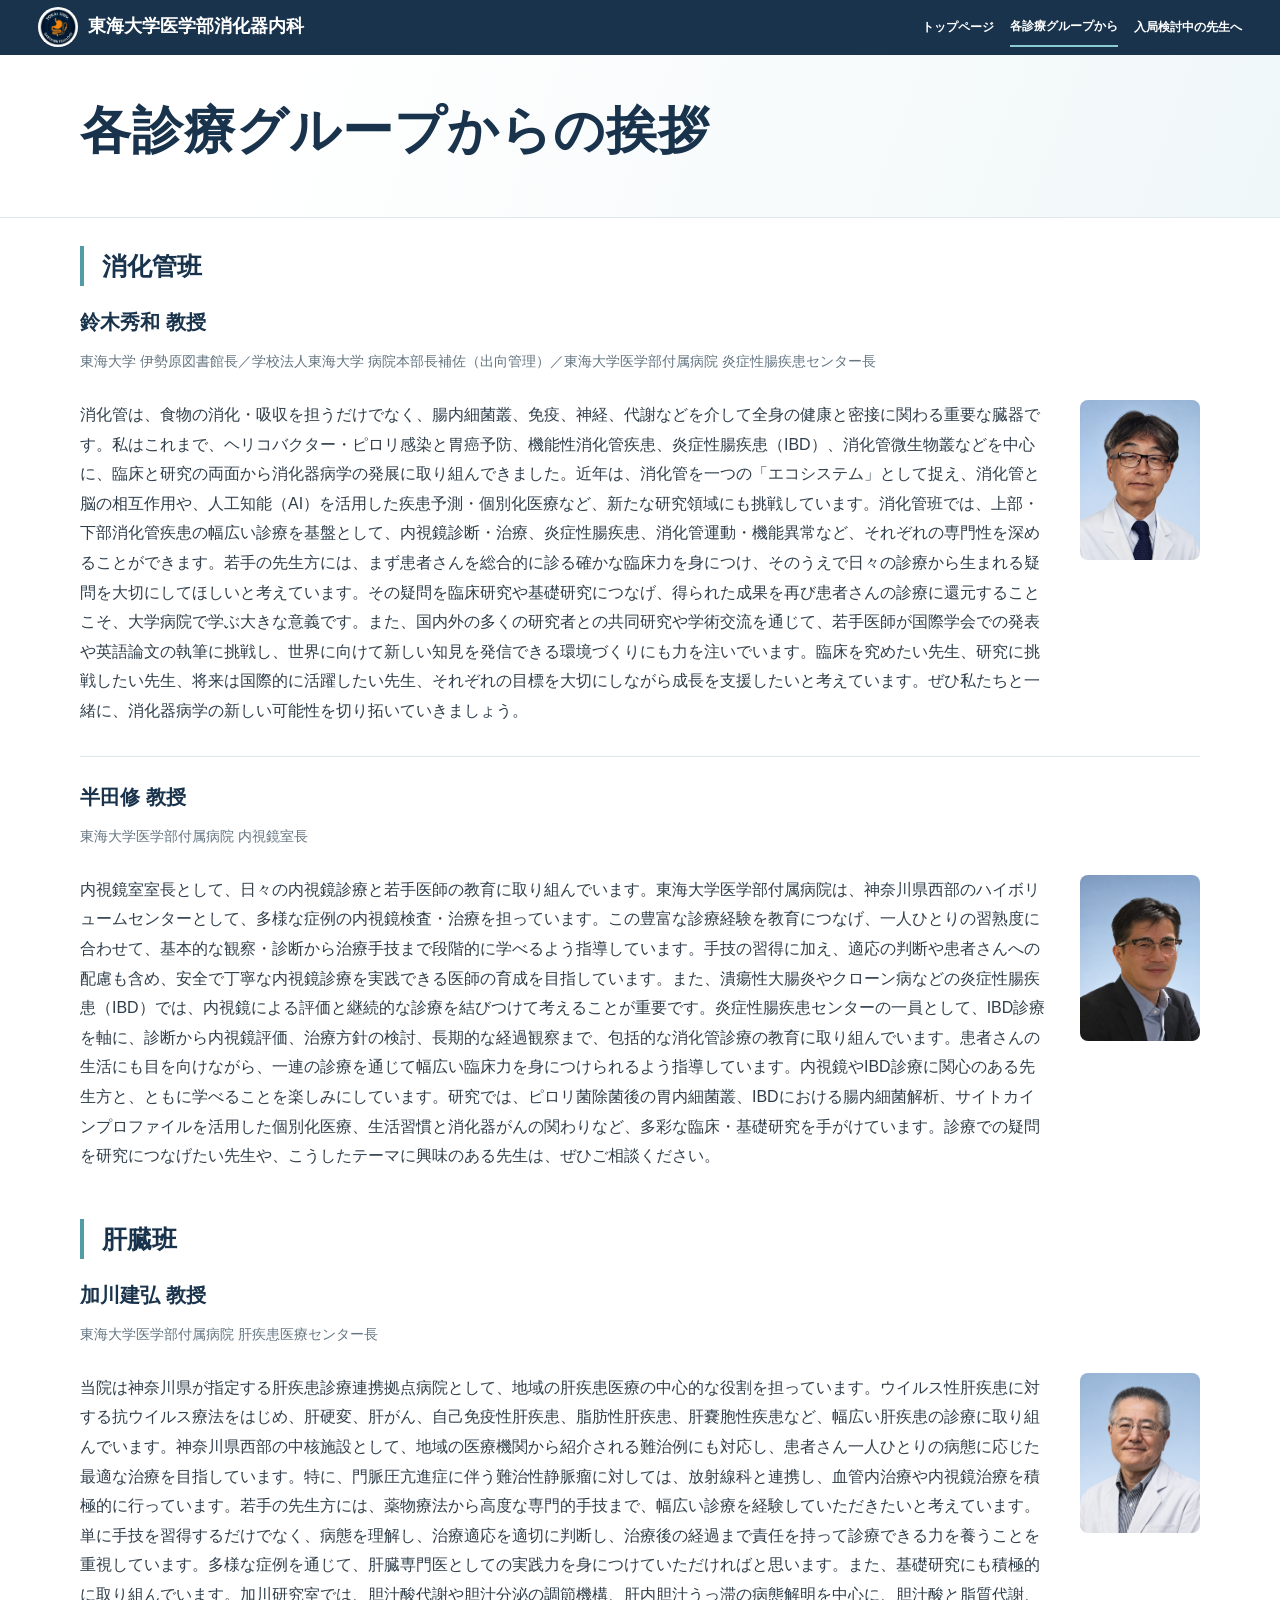
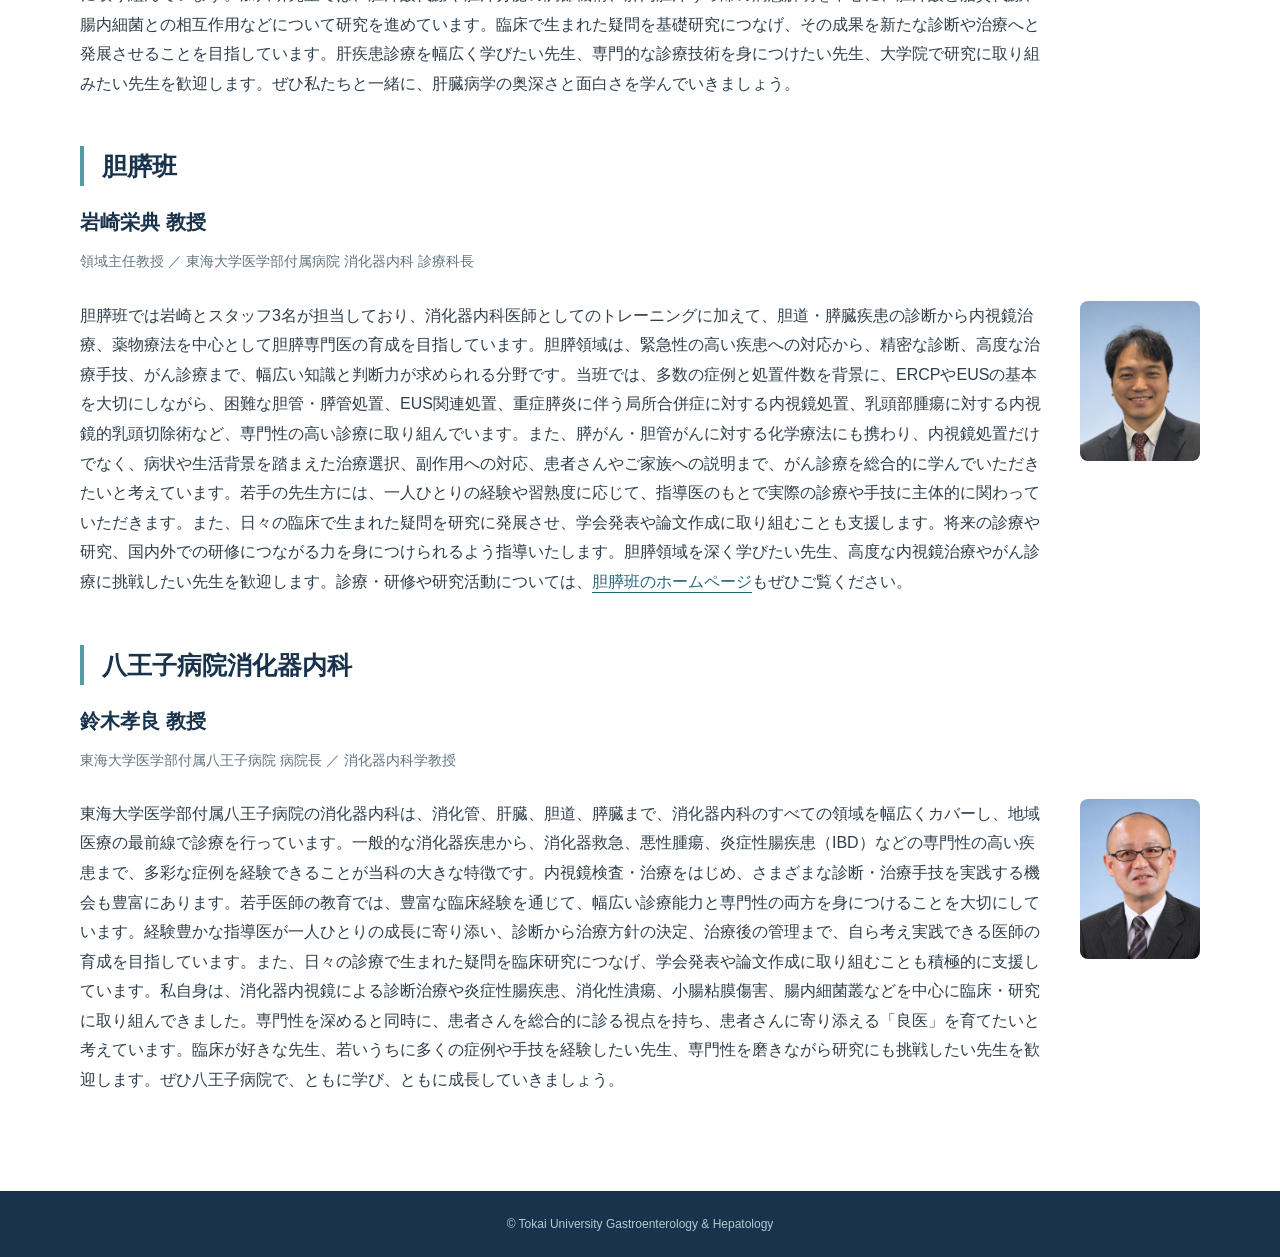
==== commit 5906b486: "Add prominent homepage navigation cards Add direct links to training information and clinical group " ====
--- a/groups.html
+++ b/groups.html
@@ -1,4 +1,4 @@
-<!doctype html><html lang="ja"><head><meta charset="utf-8"><meta name="viewport" content="width=device-width,initial-scale=1"><meta name="robots" content="noindex,nofollow"><title>各診療グループからの挨拶 | 東海大学医学部消化器内科</title><link rel="icon" type="image/png" href="assets/tokai-gastro-logo.png"><link rel="stylesheet" href="style.css?v=34470dfc2654"></head><body><a class="skip" href="#main">本文へ移動</a><header><div class="brand"><a class="brand-logo" href="index.html" aria-label="トップページ"><img src="assets/tokai-gastro-logo.png" alt="東海大学消化器内科のロゴ" width="64" height="64"></a><div><a href="index.html">東海大学医学部消化器内科</a></div></div><button class="menu-toggle" type="button" aria-controls="main-navigation" aria-expanded="false" aria-label="メニューを開く"><span class="menu-bars" aria-hidden="true"><span></span><span></span><span></span></span><span class="menu-label">メニュー</span></button><nav id="main-navigation" aria-label="メインメニュー"><a href="index.html" >トップページ</a><a href="groups.html" aria-current="page">各診療グループから</a><a href="residents.html" >入局検討中の先生へ</a></nav></header><main id="main"><section class="hero "><div class="wrap"><h1>各診療グループからの挨拶</h1></div></section><div class="wrap body"><article><section id="gastrointestinal" class="clinical-group"><h2>消化管班</h2><div class="greeting"><h3>鈴木秀和 教授</h3><p class="faculty-roles">東海大学 伊勢原図書館長／学校法人東海大学 病院本部長補佐（出向管理）／東海大学医学部付属病院 炎症性腸疾患センター長</p><div class="about-layout"><div class="about-text"><p>消化管は、食物の消化・吸収を担うだけでなく、腸内細菌叢、免疫、神経、代謝などを介して全身の健康と密接に関わる重要な臓器です。私はこれまで、ヘリコバクター・ピロリ感染と胃癌予防、機能性消化管疾患、炎症性腸疾患（IBD）、消化管微生物叢などを中心に、臨床と研究の両面から消化器病学の発展に取り組んできました。近年は、消化管を一つの「エコシステム」として捉え、消化管と脳の相互作用や、人工知能（AI）を活用した疾患予測・個別化医療など、新たな研究領域にも挑戦しています。消化管班では、上部・下部消化管疾患の幅広い診療を基盤として、内視鏡診断・治療、炎症性腸疾患、消化管運動・機能異常など、それぞれの専門性を深めることができます。若手の先生方には、まず患者さんを総合的に診る確かな臨床力を身につけ、そのうえで日々の診療から生まれる疑問を大切にしてほしいと考えています。その疑問を臨床研究や基礎研究につなげ、得られた成果を再び患者さんの診療に還元することこそ、大学病院で学ぶ大きな意義です。また、国内外の多くの研究者との共同研究や学術交流を通じて、若手医師が国際学会での発表や英語論文の執筆に挑戦し、世界に向けて新しい知見を発信できる環境づくりにも力を注いでいます。臨床を究めたい先生、研究に挑戦したい先生、将来は国際的に活躍したい先生、それぞれの目標を大切にしながら成長を支援したいと考えています。ぜひ私たちと一緒に、消化器病学の新しい可能性を切り拓いていきましょう。</p></div><figure class="about-portrait"><img src="assets/suzuki-portrait-blue-v2.png" alt="鈴木秀和教授" width="1086" height="1448" loading="lazy"></figure></div></div><div class="greeting"><h3>半田修 教授</h3><p class="faculty-roles">東海大学医学部付属病院 内視鏡室長</p><div class="about-layout"><div class="about-text"><p>内視鏡室室長として、日々の内視鏡診療と若手医師の教育に取り組んでいます。東海大学医学部付属病院は、神奈川県西部のハイボリュームセンターとして、多様な症例の内視鏡検査・治療を担っています。この豊富な診療経験を教育につなげ、一人ひとりの習熟度に合わせて、基本的な観察・診断から治療手技まで段階的に学べるよう指導しています。手技の習得に加え、適応の判断や患者さんへの配慮も含め、安全で丁寧な内視鏡診療を実践できる医師の育成を目指しています。また、潰瘍性大腸炎やクローン病などの炎症性腸疾患（IBD）では、内視鏡による評価と継続的な診療を結びつけて考えることが重要です。炎症性腸疾患センターの一員として、IBD診療を軸に、診断から内視鏡評価、治療方針の検討、長期的な経過観察まで、包括的な消化管診療の教育に取り組んでいます。患者さんの生活にも目を向けながら、一連の診療を通じて幅広い臨床力を身につけられるよう指導しています。内視鏡やIBD診療に関心のある先生方と、ともに学べることを楽しみにしています。研究では、ピロリ菌除菌後の胃内細菌叢、IBDにおける腸内細菌解析、サイトカインプロファイルを活用した個別化医療、生活習慣と消化器がんの関わりなど、多彩な臨床・基礎研究を手がけています。診療での疑問を研究につなげたい先生や、こうしたテーマに興味のある先生は、ぜひご相談ください。</p></div><figure class="about-portrait"><img src="assets/handa-portrait-blue.png" alt="半田修教授" width="1065" height="1476" loading="lazy"></figure></div></div></section>
+<!doctype html><html lang="ja"><head><meta charset="utf-8"><meta name="viewport" content="width=device-width,initial-scale=1"><title>各診療グループからの挨拶 | 東海大学医学部消化器内科</title><link rel="icon" type="image/png" href="assets/tokai-gastro-logo.png"><link rel="stylesheet" href="style.css?v=72eceee1849d"></head><body><a class="skip" href="#main">本文へ移動</a><header><div class="brand"><a class="brand-logo" href="index.html" aria-label="トップページ"><img src="assets/tokai-gastro-logo.png" alt="東海大学消化器内科のロゴ" width="64" height="64"></a><div><a href="index.html">東海大学医学部消化器内科</a></div></div><button class="menu-toggle" type="button" aria-controls="main-navigation" aria-expanded="false" aria-label="メニューを開く"><span class="menu-bars" aria-hidden="true"><span></span><span></span><span></span></span><span class="menu-label">メニュー</span></button><nav id="main-navigation" aria-label="メインメニュー"><a href="index.html" >トップページ</a><a href="groups.html" aria-current="page">各診療グループから</a><a href="residents.html" >入局検討中の先生へ</a></nav></header><main id="main"><section class="hero "><div class="wrap"><h1>各診療グループからの挨拶</h1></div></section><div class="wrap body"><article><section id="gastrointestinal" class="clinical-group"><h2>消化管班</h2><div class="greeting"><h3>鈴木秀和 教授</h3><p class="faculty-roles">東海大学 伊勢原図書館長／学校法人東海大学 病院本部長補佐（出向管理）／東海大学医学部付属病院 炎症性腸疾患センター長</p><div class="about-layout"><div class="about-text"><p>消化管は、食物の消化・吸収を担うだけでなく、腸内細菌叢、免疫、神経、代謝などを介して全身の健康と密接に関わる重要な臓器です。私はこれまで、ヘリコバクター・ピロリ感染と胃癌予防、機能性消化管疾患、炎症性腸疾患（IBD）、消化管微生物叢などを中心に、臨床と研究の両面から消化器病学の発展に取り組んできました。近年は、消化管を一つの「エコシステム」として捉え、消化管と脳の相互作用や、人工知能（AI）を活用した疾患予測・個別化医療など、新たな研究領域にも挑戦しています。消化管班では、上部・下部消化管疾患の幅広い診療を基盤として、内視鏡診断・治療、炎症性腸疾患、消化管運動・機能異常など、それぞれの専門性を深めることができます。若手の先生方には、まず患者さんを総合的に診る確かな臨床力を身につけ、そのうえで日々の診療から生まれる疑問を大切にしてほしいと考えています。その疑問を臨床研究や基礎研究につなげ、得られた成果を再び患者さんの診療に還元することこそ、大学病院で学ぶ大きな意義です。また、国内外の多くの研究者との共同研究や学術交流を通じて、若手医師が国際学会での発表や英語論文の執筆に挑戦し、世界に向けて新しい知見を発信できる環境づくりにも力を注いでいます。臨床を究めたい先生、研究に挑戦したい先生、将来は国際的に活躍したい先生、それぞれの目標を大切にしながら成長を支援したいと考えています。ぜひ私たちと一緒に、消化器病学の新しい可能性を切り拓いていきましょう。</p></div><figure class="about-portrait"><img src="assets/suzuki-portrait-blue-v2.png" alt="鈴木秀和教授" width="1086" height="1448" loading="lazy"></figure></div></div><div class="greeting"><h3>半田修 教授</h3><p class="faculty-roles">東海大学医学部付属病院 内視鏡室長</p><div class="about-layout"><div class="about-text"><p>内視鏡室室長として、日々の内視鏡診療と若手医師の教育に取り組んでいます。東海大学医学部付属病院は、神奈川県西部のハイボリュームセンターとして、多様な症例の内視鏡検査・治療を担っています。この豊富な診療経験を教育につなげ、一人ひとりの習熟度に合わせて、基本的な観察・診断から治療手技まで段階的に学べるよう指導しています。手技の習得に加え、適応の判断や患者さんへの配慮も含め、安全で丁寧な内視鏡診療を実践できる医師の育成を目指しています。また、潰瘍性大腸炎やクローン病などの炎症性腸疾患（IBD）では、内視鏡による評価と継続的な診療を結びつけて考えることが重要です。炎症性腸疾患センターの一員として、IBD診療を軸に、診断から内視鏡評価、治療方針の検討、長期的な経過観察まで、包括的な消化管診療の教育に取り組んでいます。患者さんの生活にも目を向けながら、一連の診療を通じて幅広い臨床力を身につけられるよう指導しています。内視鏡やIBD診療に関心のある先生方と、ともに学べることを楽しみにしています。研究では、ピロリ菌除菌後の胃内細菌叢、IBDにおける腸内細菌解析、サイトカインプロファイルを活用した個別化医療、生活習慣と消化器がんの関わりなど、多彩な臨床・基礎研究を手がけています。診療での疑問を研究につなげたい先生や、こうしたテーマに興味のある先生は、ぜひご相談ください。</p></div><figure class="about-portrait"><img src="assets/handa-portrait-blue.png" alt="半田修教授" width="1065" height="1476" loading="lazy"></figure></div></div></section>
 <section id="liver" class="clinical-group"><h2>肝臓班</h2><div class="greeting"><h3>加川建弘 教授</h3><p class="faculty-roles">東海大学医学部付属病院 肝疾患医療センター長</p><div class="about-layout"><div class="about-text"><p>当院は神奈川県が指定する肝疾患診療連携拠点病院として、地域の肝疾患医療の中心的な役割を担っています。ウイルス性肝疾患に対する抗ウイルス療法をはじめ、肝硬変、肝がん、自己免疫性肝疾患、脂肪性肝疾患、肝嚢胞性疾患など、幅広い肝疾患の診療に取り組んでいます。神奈川県西部の中核施設として、地域の医療機関から紹介される難治例にも対応し、患者さん一人ひとりの病態に応じた最適な治療を目指しています。特に、門脈圧亢進症に伴う難治性静脈瘤に対しては、放射線科と連携し、血管内治療や内視鏡治療を積極的に行っています。若手の先生方には、薬物療法から高度な専門的手技まで、幅広い診療を経験していただきたいと考えています。単に手技を習得するだけでなく、病態を理解し、治療適応を適切に判断し、治療後の経過まで責任を持って診療できる力を養うことを重視しています。多様な症例を通じて、肝臓専門医としての実践力を身につけていただければと思います。また、基礎研究にも積極的に取り組んでいます。加川研究室では、胆汁酸代謝や胆汁分泌の調節機構、肝内胆汁うっ滞の病態解明を中心に、胆汁酸と脂質代謝、腸内細菌との相互作用などについて研究を進めています。臨床で生まれた疑問を基礎研究につなげ、その成果を新たな診断や治療へと発展させることを目指しています。肝疾患診療を幅広く学びたい先生、専門的な診療技術を身につけたい先生、大学院で研究に取り組みたい先生を歓迎します。ぜひ私たちと一緒に、肝臓病学の奥深さと面白さを学んでいきましょう。</p></div><figure class="about-portrait"><img src="assets/kagawa-portrait-blue.png" alt="加川建弘教授" width="1086" height="1448" loading="lazy"></figure></div></div></section>
 <section id="pancreatobiliary" class="clinical-group"><h2>胆膵班</h2><div class="greeting"><h3>岩崎栄典 教授</h3><p class="faculty-roles">領域主任教授 ／ 東海大学医学部付属病院 消化器内科 診療科長</p><div class="about-layout"><div class="about-text"><p>胆膵班では岩崎とスタッフ3名が担当しており、消化器内科医師としてのトレーニングに加えて、胆道・膵臓疾患の診断から内視鏡治療、薬物療法を中心として胆膵専門医の育成を目指しています。胆膵領域は、緊急性の高い疾患への対応から、精密な診断、高度な治療手技、がん診療まで、幅広い知識と判断力が求められる分野です。当班では、多数の症例と処置件数を背景に、ERCPやEUSの基本を大切にしながら、困難な胆管・膵管処置、EUS関連処置、重症膵炎に伴う局所合併症に対する内視鏡処置、乳頭部腫瘍に対する内視鏡的乳頭切除術など、専門性の高い診療に取り組んでいます。また、膵がん・胆管がんに対する化学療法にも携わり、内視鏡処置だけでなく、病状や生活背景を踏まえた治療選択、副作用への対応、患者さんやご家族への説明まで、がん診療を総合的に学んでいただきたいと考えています。若手の先生方には、一人ひとりの経験や習熟度に応じて、指導医のもとで実際の診療や手技に主体的に関わっていただきます。また、日々の臨床で生まれた疑問を研究に発展させ、学会発表や論文作成に取り組むことも支援します。将来の診療や研究、国内外での研修につながる力を身につけられるよう指導いたします。胆膵領域を深く学びたい先生、高度な内視鏡治療やがん診療に挑戦したい先生を歓迎します。診療・研修や研究活動については、<a href="https://iwaiwa2007-cmyk.github.io/tokaihbp-hp/" target="_blank" rel="noopener noreferrer">胆膵班のホームページ</a>もぜひご覧ください。</p></div><figure class="about-portrait"><img src="assets/iwasaki-portrait-blue.png" alt="消化器内科 領域主任教授 岩崎栄典" width="1086" height="1448" loading="lazy"></figure></div></div></section>
 <section id="hachioji" class="clinical-group"><h2>八王子病院消化器内科</h2><div class="greeting"><h3>鈴木孝良 教授</h3><p class="faculty-roles">東海大学医学部付属八王子病院 病院長 ／ 消化器内科学教授</p><div class="about-layout"><div class="about-text"><p>東海大学医学部付属八王子病院の消化器内科は、消化管、肝臓、胆道、膵臓まで、消化器内科のすべての領域を幅広くカバーし、地域医療の最前線で診療を行っています。一般的な消化器疾患から、消化器救急、悪性腫瘍、炎症性腸疾患（IBD）などの専門性の高い疾患まで、多彩な症例を経験できることが当科の大きな特徴です。内視鏡検査・治療をはじめ、さまざまな診断・治療手技を実践する機会も豊富にあります。若手医師の教育では、豊富な臨床経験を通じて、幅広い診療能力と専門性の両方を身につけることを大切にしています。経験豊かな指導医が一人ひとりの成長に寄り添い、診断から治療方針の決定、治療後の管理まで、自ら考え実践できる医師の育成を目指しています。また、日々の診療で生まれた疑問を臨床研究につなげ、学会発表や論文作成に取り組むことも積極的に支援しています。私自身は、消化器内視鏡による診断治療や炎症性腸疾患、消化性潰瘍、小腸粘膜傷害、腸内細菌叢などを中心に臨床・研究に取り組んできました。専門性を深めると同時に、患者さんを総合的に診る視点を持ち、患者さんに寄り添える「良医」を育てたいと考えています。臨床が好きな先生、若いうちに多くの症例や手技を経験したい先生、専門性を磨きながら研究にも挑戦したい先生を歓迎します。ぜひ八王子病院で、ともに学び、ともに成長していきましょう。</p></div><figure class="about-portrait"><img src="assets/suzuki-takayoshi-portrait-blue.png" alt="鈴木孝良教授" width="1086" height="1448" loading="lazy"></figure></div></div></section>
--- a/style.css
+++ b/style.css
@@ -271,3 +271,26 @@
 }
 @keyframes menu-dropdown-in{from{opacity:0;transform:translateY(-5px)}to{opacity:1;transform:translateY(0)}}
 @media(prefers-reduced-motion:reduce){header.navigation-ready.menu-open #main-navigation{animation:none}}
+
+/* Prominent homepage routes, always visible below the title. */
+.home-actions{display:grid;grid-template-columns:repeat(2,minmax(0,1fr));gap:18px;max-width:910px;margin:0 0 28px}
+.home-action{display:flex;flex-direction:column;justify-content:center;gap:5px;padding:20px 24px;border-radius:12px;text-decoration:none;border:1px solid #cadde5;box-shadow:0 6px 0 #19334c12,0 10px 24px #19334c12;transition:transform .18s,box-shadow .18s;min-width:0}
+.home-action-training{background:linear-gradient(120deg,#1b526d,#287987);color:#fff;border-color:#24677c}
+.home-action-groups{background:#fff;color:#19334c}
+.home-action-note{font-size:12px;line-height:1.6;opacity:.88}
+.home-action-title{display:flex;align-items:center;justify-content:space-between;gap:12px;font-size:21px;font-weight:700;line-height:1.5}
+.home-action:hover{transform:translateY(-3px);box-shadow:0 8px 0 #19334c10,0 14px 28px #19334c20}
+.home-action-training:hover{color:#fff;background:linear-gradient(120deg,#174760,#226b78)}
+.home-action-groups:hover{color:#19334c;background:#f7fbfc}
+.home-action:focus-visible{outline:3px solid #539ca6;outline-offset:5px}
+@media(max-width:650px){.home-actions{grid-template-columns:1fr;gap:14px;margin-bottom:24px}.home-action{padding:17px 20px}.home-action-title{font-size:20px}}
+@media(prefers-reduced-motion:reduce){.home-action{transition:none}.home-action:hover{transform:none}}
+
+/* Compact masthead and stronger homepage title. */
+header{padding-top:7px;padding-bottom:7px}
+header .brand-logo img{width:40px;height:40px}
+.home-hero h1{font-size:clamp(36px,4.8vw,64px)}
+.home-action-groups{background:linear-gradient(120deg,#1b526d,#287987);color:#fff;border-color:#24677c}
+.home-action-groups:hover{color:#fff;background:linear-gradient(120deg,#174760,#226b78)}
+@media(max-width:820px){header{padding-top:6px;padding-bottom:6px}header .brand-logo img{width:36px;height:36px}header.navigation-ready .menu-toggle{min-height:38px;height:38px}}
+@media(max-width:650px){.home-hero h1{font-size:clamp(36px,8.5vw,48px)}}
